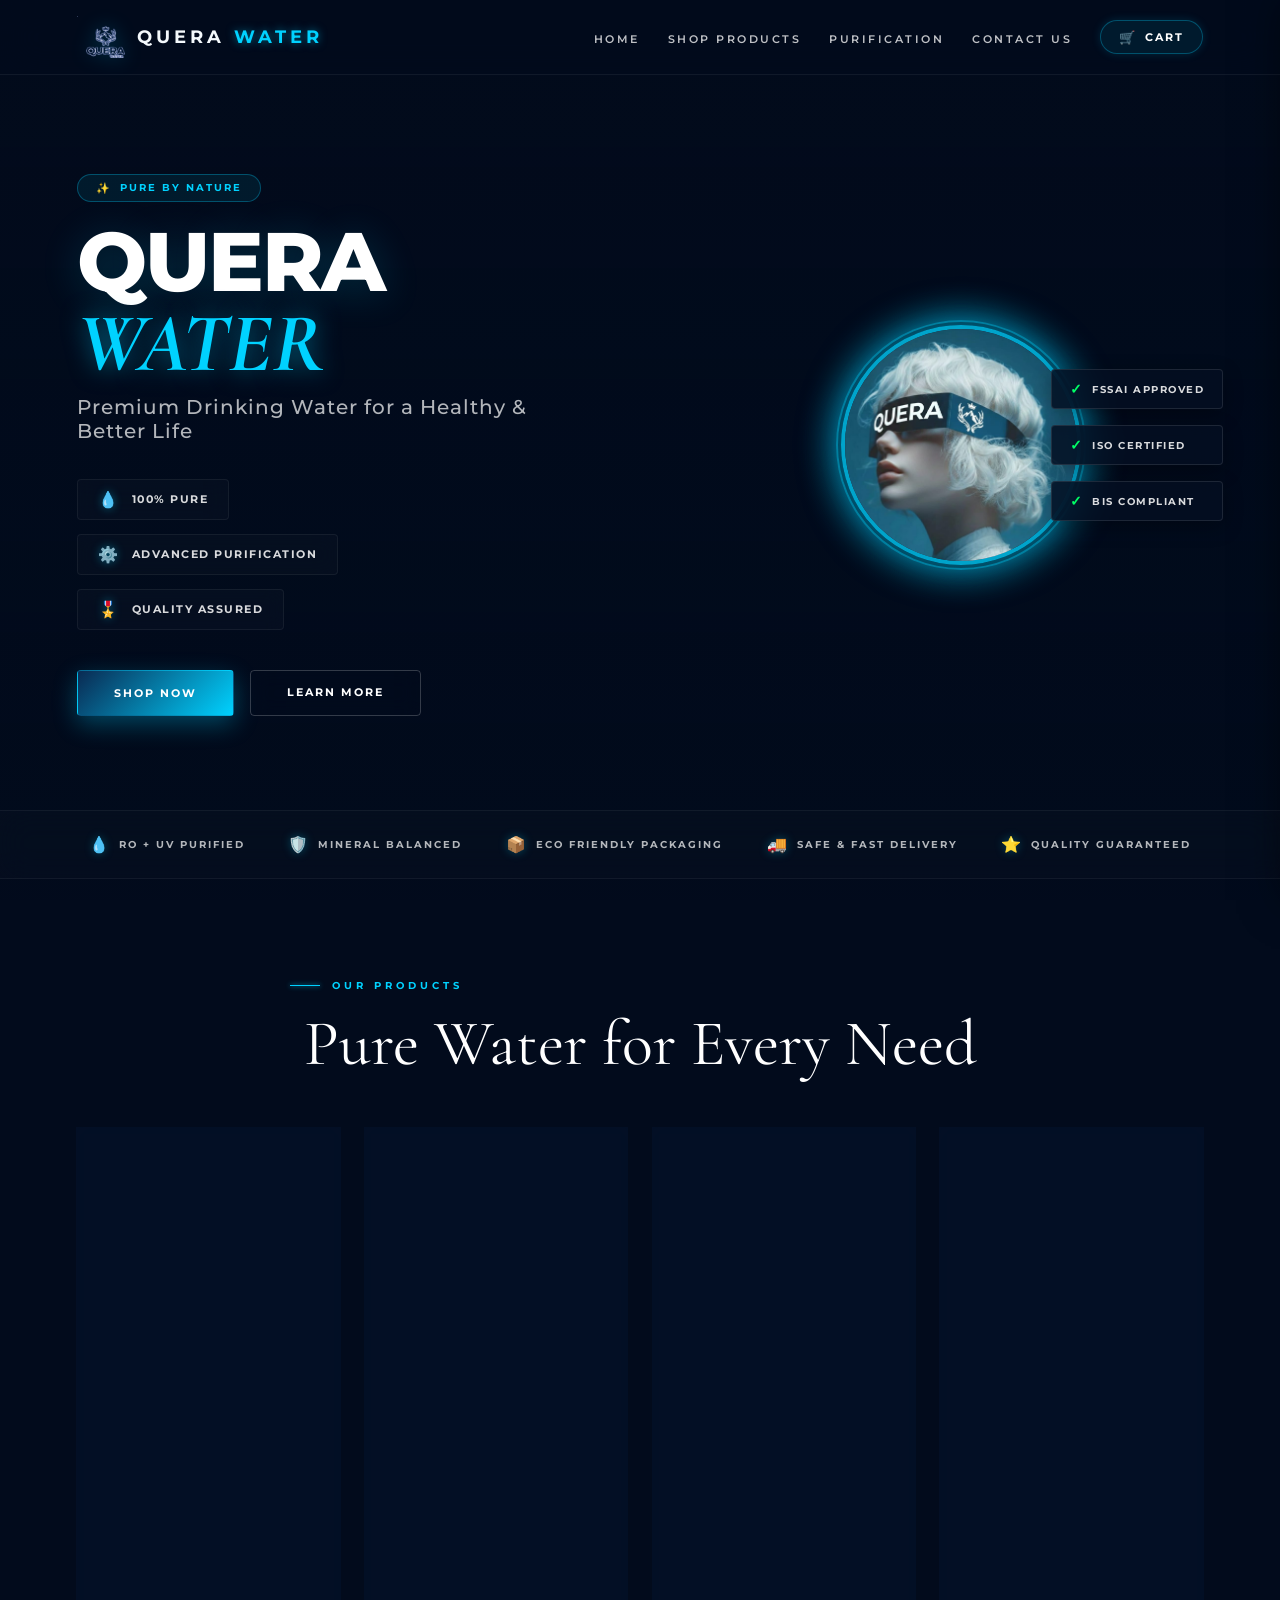
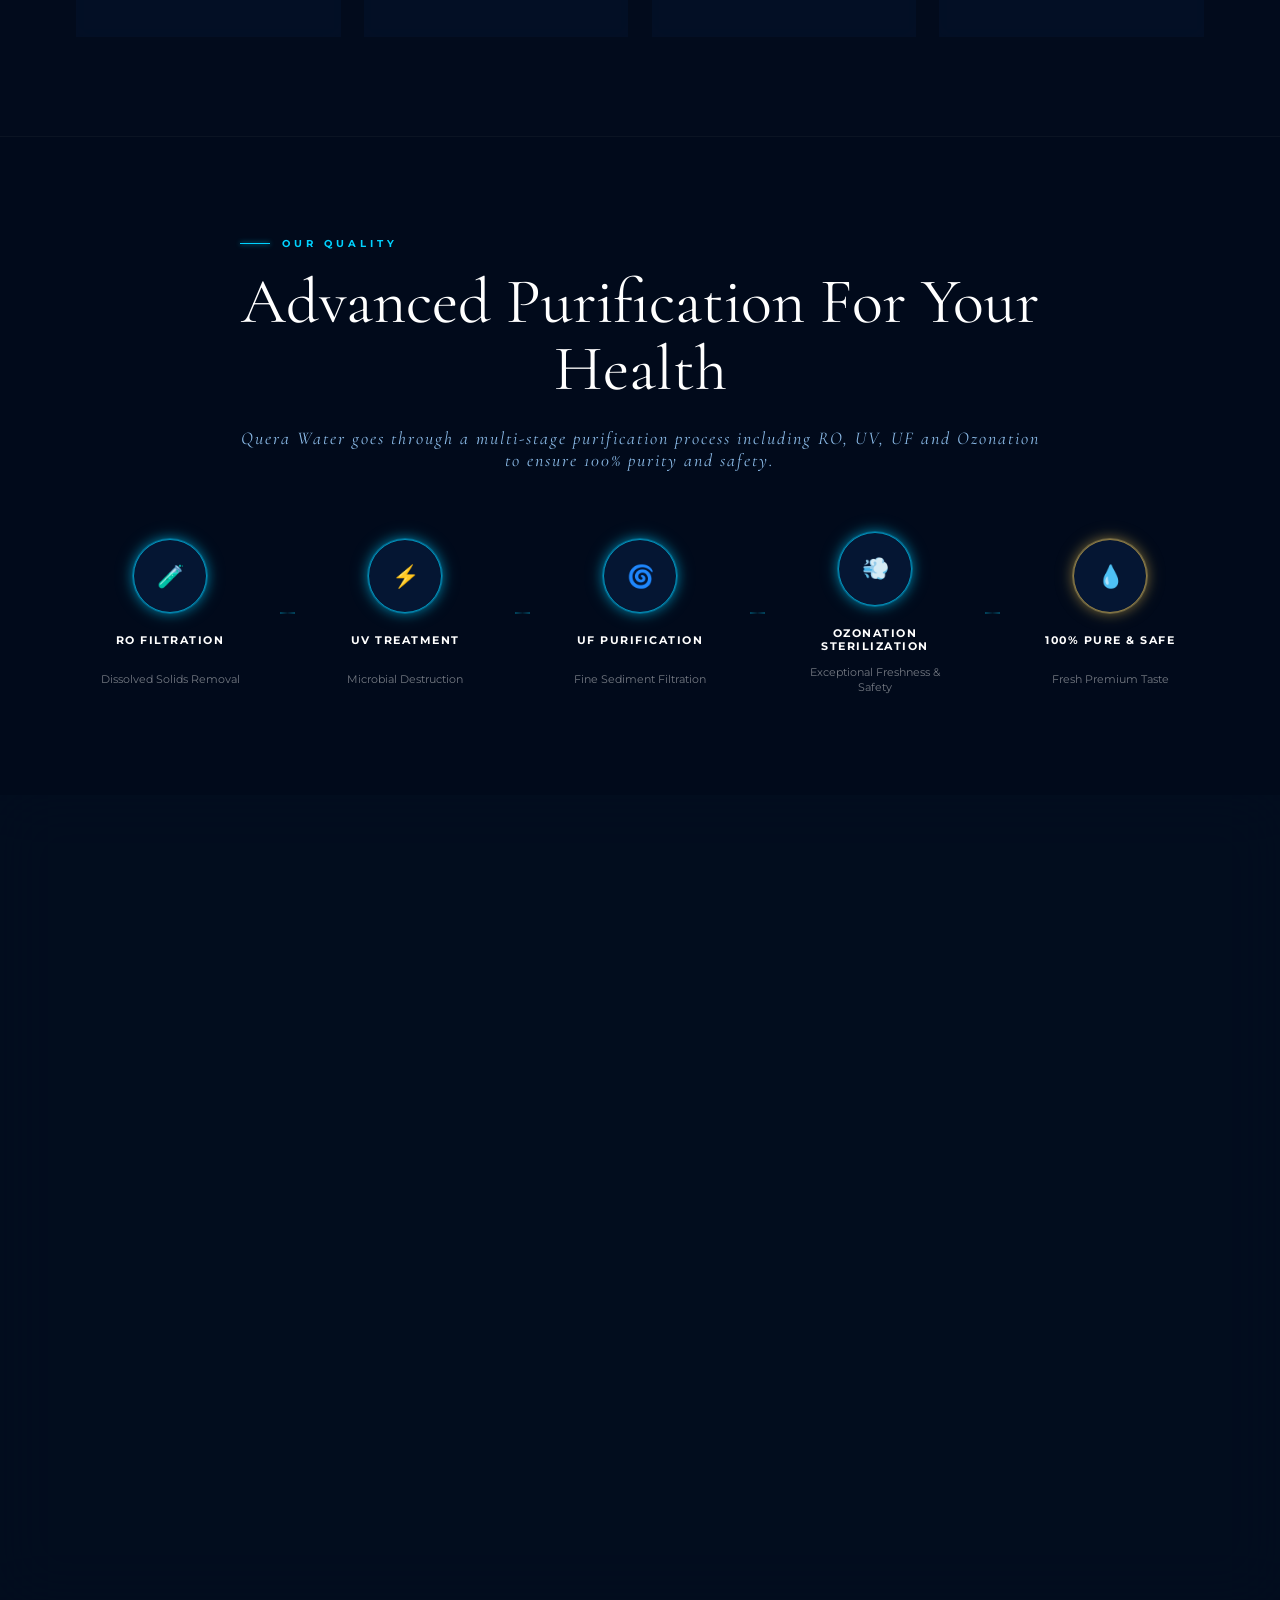
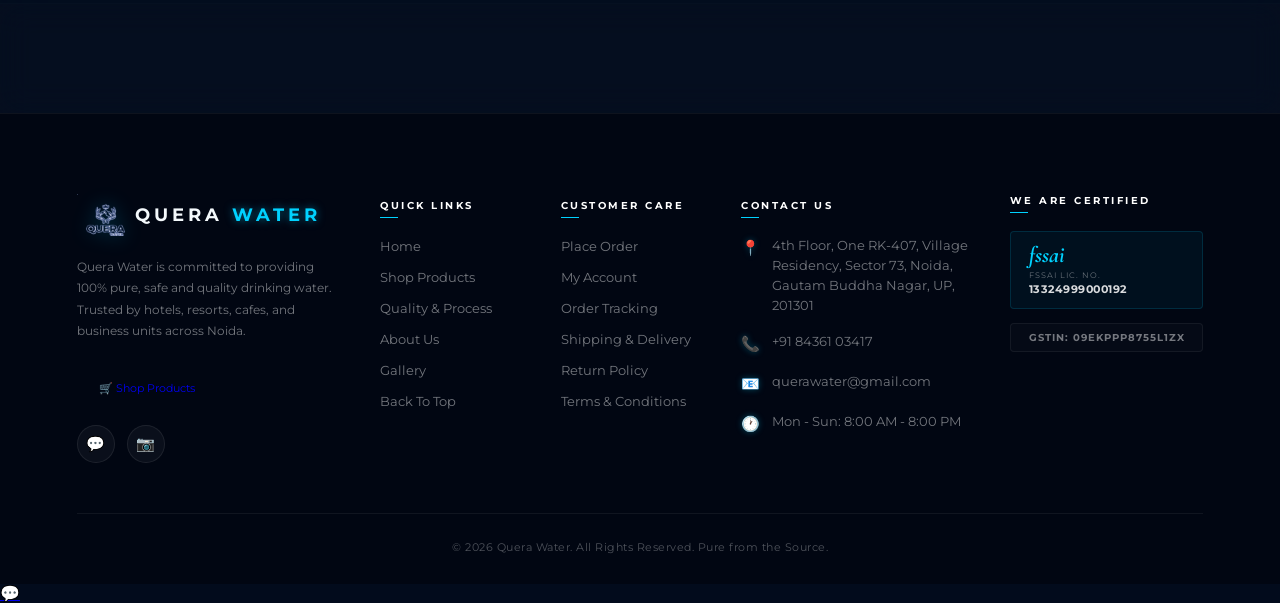
==== order.html @ 7245c4fd "Upgrade: Added Shop menu and footer links, typeable cart quantities, and PWA integration" ====
<!DOCTYPE html>
<html lang="en">

<head>
  <meta charset="UTF-8">
  <meta name="viewport" content="width=device-width, initial-scale=1.0">

  <!-- Primary SEO Meta Tags -->
  <title>QUERA WATER — Secure Order Portal & Shop</title>
  <meta name="description" content="Place your bulk order of premium packaged drinking water by Quera Water. Noida's finest pure hydration.">
  
  <!-- Google Fonts -->
  <link href="https://fonts.googleapis.com/css2?family=Cormorant+Garamond:ital,wght@0,300;0,400;0,600;0,700;1,300;1,400&family=Montserrat:wght@200;300;400;500;600;700;800&display=swap" rel="stylesheet">
  
  <!-- Custom Stylesheets -->
  <link rel="stylesheet" href="order-style.css">
  <link rel="manifest" href="manifest.json">
</head>

<body>

  <!-- SCENE BACKGROUND -->
  <div class="scene">
    <div class="sky"></div>
    <div class="sun"></div>
    <div class="cloud c1"></div>
    <div class="cloud c2"></div>
    <div class="cloud c3"></div>

    <!-- Parallax Back mountains -->
    <div class="mtn-back">
      <svg viewBox="0 0 1440 300" preserveAspectRatio="none" xmlns="http://www.w3.org/2000/svg">
        <defs>
          <linearGradient id="mg1" x1="0" y1="0" x2="0" y2="1">
            <stop offset="0%" stop-color="#0e3a6c" />
            <stop offset="30%" stop-color="#0a2a52" />
            <stop offset="100%" stop-color="#061836" />
          </linearGradient>
          <linearGradient id="sn1" x1="0" y1="0" x2="0" y2="1">
            <stop offset="0%" stop-color="#ffffff" stop-opacity="0.95" />
            <stop offset="100%" stop-color="#0e3a6c" stop-opacity="0.3" />
          </linearGradient>
        </defs>
        <polygon points="0,300 200,60 400,300" fill="url(#mg1)" opacity="0.7" />
        <polygon points="150,300 350,20 550,300" fill="url(#mg1)" opacity="0.85" />
        <polygon points="400,300 600,50 800,300" fill="url(#mg1)" opacity="0.8" />
        <polygon points="600,300 780,30 960,300" fill="url(#mg1)" opacity="0.75" />
        <polygon points="800,300 1000,70 1200,300" fill="url(#mg1)" opacity="0.8" />
        <polygon points="1050,300 1230,40 1440,300" fill="url(#mg1)" opacity="0.75" />
        <polygon points="200,60 175,100 225,100" fill="url(#sn1)" />
        <polygon points="350,20 315,80 385,80" fill="url(#sn1)" />
        <polygon points="600,50 565,100 635,100" fill="url(#sn1)" />
        <polygon points="780,30 740,90 820,90" fill="url(#sn1)" />
        <polygon points="1000,70 965,120 1035,120" fill="url(#sn1)" />
        <polygon points="1230,40 1190,100 1270,100" fill="url(#sn1)" />
      </svg>
    </div>

    <!-- Parallax Front mountains -->
    <div class="mtn-front">
      <svg viewBox="0 0 1440 260" preserveAspectRatio="none" xmlns="http://www.w3.org/2000/svg">
        <defs>
          <linearGradient id="mg2" x1="0" y1="0" x2="0" y2="1">
            <stop offset="0%" stop-color="#0a2a52" />
            <stop offset="60%" stop-color="#061836" />
            <stop offset="100%" stop-color="#030b1c" />
          </linearGradient>
        </defs>
        <polygon points="0,260 250,70 600,260" fill="url(#mg2)" />
        <polygon points="450,260 800,40 1150,260" fill="url(#mg2)" />
        <polygon points="900,260 1180,80 1440,260" fill="url(#mg2)" />
      </svg>
    </div>

    <!-- Trees silhouette -->
    <div class="trees">
      <svg viewBox="0 0 1440 100" preserveAspectRatio="none" xmlns="http://www.w3.org/2000/svg">
        <path d="M0,100 L50,60 L70,80 L120,40 L150,70 L200,30 L250,80 L300,50 L350,90 L400,40 L450,70 L500,30 L550,80 L600,50 L650,90 L700,45 L750,75 L800,35 L850,85 L900,40 L950,70 L1000,30 L1050,80 L1100,50 L1150,90 L1200,40 L1250,70 L1300,30 L1350,80 L1400,50 L1440,100 Z" fill="#030b1c" opacity="0.9" />
      </svg>
    </div>

    <!-- Mist overlay -->
    <div class="mist"></div>

    <!-- Lake ripples & reflection -->
    <div class="lake">
      <div class="lake-base"></div>
      <div class="lake-ref"></div>
      <div class="shimmer s1"></div>
      <div class="shimmer s2"></div>
      <div class="shimmer s3"></div>
      <div class="shimmer s4"></div>
      <div class="ripple r1"></div>
      <div class="ripple r2"></div>
      <div class="ripple r3"></div>
    </div>
  </div>
  <div class="overlay"></div>

  <!-- NAVIGATION BAR -->
  <nav id="navbar">
    <a href="index.html" class="nav-logo" aria-label="QUERA WATER Home">
      <img src="logo_crest.png" alt="Quera Logo" class="logo-img">
      <div class="nav-text">QUERA <span>WATER</span></div>
    </a>
    <ul class="nav-links">
      <li><a href="index.html">Home</a></li>
      <li><a href="#products-section">Shop Products</a></li>
      <li><a href="#purification-section">Purification</a></li>
      <li><a href="#footer-section">Contact Us</a></li>
      <li>
        <button class="nav-cart-btn" onclick="toggleCartDrawer(true)" aria-label="View Cart">
          <span class="cart-icon">🛒</span> Cart <span class="cart-count-badge" id="cartCountBadge">0</span>
        </button>
      </li>
    </ul>
  </nav>

  <!-- MAIN SCROLLABLE CONTENT -->
  <div class="content">
    
    <!-- 1. BRAND HERO HERO BANNER -->
    <section class="hero-brand-section">
      <div class="hero-brand-container">
        
        <!-- Left Hero Content -->
        <div class="hero-brand-left">
          <div class="pure-nature-badge">
            <span class="sparkle-icon">✨</span> Pure By Nature
          </div>
          <h1 class="hero-brand-title">
            QUERA <br>
            <span>WATER</span>
          </h1>
          <p class="hero-brand-subtitle">Premium Drinking Water for a Healthy &amp; Better Life</p>
          
          <!-- Badges rows -->
          <div class="hero-badge-grid">
            <div class="hero-badge-item">
              <div class="badge-icon">💧</div>
              <span>100% PURE</span>
            </div>
            <div class="hero-badge-item">
              <div class="badge-icon">⚙️</div>
              <span>ADVANCED PURIFICATION</span>
            </div>
            <div class="hero-badge-item">
              <div class="badge-icon">🎖️</div>
              <span>QUALITY ASSURED</span>
            </div>
          </div>
          
          <!-- Buttons -->
          <div class="hero-brand-btns">
            <a href="#products-section" class="btn-primary-glow">SHOP NOW</a>
            <a href="#purification-section" class="btn-ghost-glow">LEARN MORE</a>
          </div>
        </div>

        <!-- Right Bottle Graphic Splash -->
        <div class="hero-brand-right">
          <div class="glowing-halo-wrap">
            <div class="halo-circle"></div>
            <img src="hero-model.jpg" alt="Quera Premium Visor Model" class="floating-hero-model">
            <div class="water-splash-effect"></div>
          </div>
          
          <!-- Far Right Badges Stack -->
          <div class="vertical-badges-stack">
            <div class="v-badge">
              <span class="v-badge-check">✓</span>
              <span>FSSAI APPROVED</span>
            </div>
            <div class="v-badge">
              <span class="v-badge-check">✓</span>
              <span>ISO CERTIFIED</span>
            </div>
            <div class="v-badge">
              <span class="v-badge-check">✓</span>
              <span>BIS COMPLIANT</span>
            </div>
          </div>
        </div>

      </div>
    </section>

    <!-- 2. STUNNING HORIZONTAL ICON STRIP -->
    <div class="features-icon-strip">
      <div class="feat-strip-inner">
        <div class="feat-strip-item">
          <span class="feat-strip-icon">💧</span>
          <span>RO + UV PURIFIED</span>
        </div>
        <div class="feat-strip-item">
          <span class="feat-strip-icon">🛡️</span>
          <span>MINERAL BALANCED</span>
        </div>
        <div class="feat-strip-item">
          <span class="feat-strip-icon">📦</span>
          <span>ECO FRIENDLY PACKAGING</span>
        </div>
        <div class="feat-strip-item">
          <span class="feat-strip-icon">🚚</span>
          <span>SAFE &amp; FAST DELIVERY</span>
        </div>
        <div class="feat-strip-item">
          <span class="feat-strip-icon">⭐</span>
          <span>QUALITY GUARANTEED</span>
        </div>
      </div>
    </div>

    <!-- 3. PREMIUM PRODUCTS SECTION -->
    <section class="products-shop-section" id="products-section">
      <div class="products-header">
        <div class="sec-label">OUR PRODUCTS</div>
        <h2 class="sec-title lt">Pure Water for Every Need</h2>
      </div>

      <!-- Shop Products Grid -->
      <div class="products-shop-grid">
        
        <!-- Product 1: 200ml -->
        <div class="product-shop-card">
          <div class="prod-badge-overlay">200ml</div>
          <div class="prod-image-container">
            <img src="bottle-200ml.png" alt="Quera Water 200ml Case" onerror="this.src='poster_200ml.jpg'">
          </div>
          <div class="prod-body">
            <span class="prod-card-brand">QUERA WATER</span>
            <h3 class="prod-card-title">Quera Water 200ml</h3>
            <p class="prod-card-desc">Compact size. Perfect for banquets, hotels, counters &amp; events.</p>
            <div class="prod-card-price-row">
              <span class="price-val">₹180</span>
              <span class="price-unit">/ Case of 48</span>
            </div>
            
            <div class="card-action-block" id="action-qty-200ml">
              <button class="add-to-cart-btn" onclick="addToCart('qty-200ml')">
                <span class="cart-btn-icon">🛒</span> Add To Cart
              </button>
            </div>
          </div>
        </div>

        <!-- Product 2: 500ml -->
        <div class="product-shop-card">
          <div class="prod-badge-overlay">500ml</div>
          <div class="prod-image-container">
            <img src="bottle-750ml.png" alt="Quera Water 500ml Case" onerror="this.src='poster_500ml.jpg'">
          </div>
          <div class="prod-body">
            <span class="prod-card-brand">QUERA WATER</span>
            <h3 class="prod-card-title">Quera Water 500ml</h3>
            <p class="prod-card-desc">Standard personal hydration. Perfect for offices, gyms &amp; cafes.</p>
            <div class="prod-card-price-row">
              <span class="price-val">₹240</span>
              <span class="price-unit">/ Case of 24</span>
            </div>
            
            <div class="card-action-block" id="action-qty-500ml">
              <button class="add-to-cart-btn" onclick="addToCart('qty-500ml')">
                <span class="cart-btn-icon">🛒</span> Add To Cart
              </button>
            </div>
          </div>
        </div>

        <!-- Product 3: 1L -->
        <div class="product-shop-card">
          <div class="prod-badge-overlay">1L</div>
          <div class="prod-image-container">
            <img src="bottle-1l.png" alt="Quera Water 1L Case" onerror="this.src='poster_1l.jpg'">
          </div>
          <div class="prod-body">
            <span class="prod-card-brand">QUERA WATER</span>
            <h3 class="prod-card-title">Quera Water 1L</h3>
            <p class="prod-card-desc">Luxury dining size. Executive meetings, hotels, &amp; conferences.</p>
            <div class="prod-card-price-row">
              <span class="price-val">₹200</span>
              <span class="price-unit">/ Case of 12</span>
            </div>
            
            <div class="card-action-block" id="action-qty-1l">
              <button class="add-to-cart-btn" onclick="addToCart('qty-1l')">
                <span class="cart-btn-icon">🛒</span> Add To Cart
              </button>
            </div>
          </div>
        </div>

        <!-- Product 4: Premium 1L -->
        <div class="product-shop-card card-premium-glow">
          <div class="prod-badge-overlay badge-premium">Premium 1L</div>
          <div class="prod-image-container">
            <img src="gallery-pedestal.jpg" alt="Quera Premium 1L Pedestal Infographic">
          </div>
          <div class="prod-body">
            <span class="prod-card-brand brand-premium">PREMIUM QUALITY</span>
            <h3 class="prod-card-title title-premium">Quera Premium 1L</h3>
            <p class="prod-card-desc">Signature premium hydration series in high-end cylinder bottle, perfect for elite suites and luxury events.</p>
            <div class="prod-card-price-row">
              <span class="price-val text-premium">₹350</span>
              <span class="price-unit">/ Case of 12</span>
            </div>
            
            <div class="card-action-block" id="action-qty-premium-1l">
              <button class="add-to-cart-btn btn-premium" onclick="addToCart('qty-premium-1l')">
                <span class="cart-btn-icon">✨</span> Add To Cart
              </button>
            </div>
          </div>
        </div>

      </div>
    </section>

    <!-- 4. ADVANCED PURIFICATION SECTION -->
    <section class="purification-flow-section" id="purification-section">
      <div class="purification-flow-header">
        <div class="sec-label">OUR QUALITY</div>
        <h2 class="sec-title lt">Advanced Purification For Your Health</h2>
        <p class="italic-garamond-sub">Quera Water goes through a multi-stage purification process including RO, UV, UF and Ozonation to ensure 100% purity and safety.</p>
      </div>

      <!-- Connecting Neon Dots Visual -->
      <div class="purification-neon-flow">
        
        <!-- Circle 1: RO -->
        <div class="neon-flow-node">
          <div class="neon-node-circle">
            <span class="node-icon">🧪</span>
            <div class="node-glow-ring"></div>
          </div>
          <h4>RO FILTRATION</h4>
          <p>Dissolved Solids Removal</p>
        </div>

        <!-- Connector Line -->
        <div class="neon-flow-connector"></div>

        <!-- Circle 2: UV -->
        <div class="neon-flow-node">
          <div class="neon-node-circle">
            <span class="node-icon">⚡</span>
            <div class="node-glow-ring"></div>
          </div>
          <h4>UV TREATMENT</h4>
          <p>Microbial Destruction</p>
        </div>

        <!-- Connector Line -->
        <div class="neon-flow-connector"></div>

        <!-- Circle 3: UF -->
        <div class="neon-flow-node">
          <div class="neon-node-circle">
            <span class="node-icon">🌀</span>
            <div class="node-glow-ring"></div>
          </div>
          <h4>UF PURIFICATION</h4>
          <p>Fine Sediment Filtration</p>
        </div>

        <!-- Connector Line -->
        <div class="neon-flow-connector"></div>

        <!-- Circle 4: O3 -->
        <div class="neon-flow-node">
          <div class="neon-node-circle">
            <span class="node-icon">💨</span>
            <div class="node-glow-ring"></div>
          </div>
          <h4>OZONATION STERILIZATION</h4>
          <p>Exceptional Freshness &amp; Safety</p>
        </div>

        <!-- Connector Line -->
        <div class="neon-flow-connector"></div>

        <!-- Circle 5: 100% Pure -->
        <div class="neon-flow-node">
          <div class="neon-node-circle circle-gold-glow">
            <span class="node-icon">💧</span>
            <div class="node-glow-ring ring-gold"></div>
          </div>
          <h4 class="text-premium">100% PURE &amp; SAFE</h4>
          <p>Fresh Premium Taste</p>
        </div>

      </div>
    </section>

    <!-- BOTTLE CUSTOMIZATION SOLUTIONS & TERMS -->
    <section id="customization-solutions" class="sg" style="border-top: 1px solid rgba(255,255,255,0.06); background: rgba(4, 15, 33, 0.72); backdrop-filter: blur(30px); position: relative; z-index: 10;">
      <div style="max-width: 1200px; margin: 0 auto;">
        
        <!-- Grid layout -->
        <div class="customization-grid">
          
          <!-- Left: Solutions & Services -->
          <div class="reveal visible d1">
            <p class="sec-label" style="color: var(--neon-blue);">Customization Solutions</p>
            <h2 class="sec-title lt" style="font-family:'Cormorant Garamond',serif; font-style: italic; font-size: 2.4rem; line-height: 1.2; margin-bottom: 20px;">Tailored Branding <br>For <em style="color:var(--neon-blue)">Your Business</em></h2>
            <p style="color: rgba(255,255,255,0.7); font-size: 14px; line-height: 1.85; margin-bottom: 20px;">
              At QUERA WATER, we provide complete customization solutions for all types of bottles, including Glass Bottles, PET Bottles, Premium PET Bottles, and Designer Packaging Bottles.
            </p>
            <p style="color: rgba(255,255,255,0.7); font-size: 14px; line-height: 1.85; margin-bottom: 28px;">
              Every bottle is designed with professional support according to your brand theme, market demand, and packaging requirements. Our expert team helps customers select the best bottle style, sticker quality, colors, and finishing after understanding their brand vision and product demand. QUERA focuses on delivering premium quality products with attractive and professional packaging solutions specially created for our customers.
            </p>
            
            <h4 style="font-size: 11px; font-weight: 700; letter-spacing: 2px; text-transform: uppercase; color: var(--neon-blue); margin-bottom: 16px;">Our Services Include:</h4>
            <div style="display: grid; grid-template-columns: 1fr 1fr; gap: 14px;">
              <div style="display: flex; align-items: center; gap: 10px; color: rgba(255,255,255,0.85); font-size: 12px; font-weight: 600;">
                <span style="color:var(--neon-blue); font-size: 14px;">✦</span> Glass Bottle Customization
              </div>
              <div style="display: flex; align-items: center; gap: 10px; color: rgba(255,255,255,0.85); font-size: 12px; font-weight: 600;">
                <span style="color:var(--neon-blue); font-size: 14px;">✦</span> PET & Premium PET Designing
              </div>
              <div style="display: flex; align-items: center; gap: 10px; color: rgba(255,255,255,0.85); font-size: 12px; font-weight: 600;">
                <span style="color:var(--neon-blue); font-size: 14px;">✦</span> Sticker & Label Selection
              </div>
              <div style="display: flex; align-items: center; gap: 10px; color: rgba(255,255,255,0.85); font-size: 12px; font-weight: 600;">
                <span style="color:var(--neon-blue); font-size: 14px;">✦</span> Brand Packaging Support
              </div>
              <div style="display: flex; align-items: center; gap: 10px; color: rgba(255,255,255,0.85); font-size: 12px; font-weight: 600;">
                <span style="color:var(--neon-blue); font-size: 14px;">✦</span> Printing & Designer Finishing
              </div>
              <div style="display: flex; align-items: center; gap: 10px; color: rgba(255,255,255,0.85); font-size: 12px; font-weight: 600;">
                <span style="color:var(--neon-blue); font-size: 14px;">✦</span> Bulk Order Assistance
              </div>
              <div style="display: flex; align-items: center; gap: 10px; color: rgba(255,255,255,0.85); font-size: 12px; font-weight: 600; grid-column: span 2;">
                <span style="color:var(--neon-blue); font-size: 14px;">✦</span> Professional Design Consultation
              </div>
            </div>
            
            <p style="margin-top: 24px; font-size: 11px; font-style: italic; color: rgba(255,255,255,0.5);">
              * QUERA works only for customer satisfaction and brand growth with full professional support.
            </p>
          </div>
          
          <!-- Right: Terms & Conditions -->
          <div class="reveal visible d3" style="background: rgba(6, 24, 54, 0.6); border: 1px solid rgba(0, 210, 255, 0.2); border-radius: 6px; padding: 36px; box-shadow: 0 15px 35px rgba(0, 0, 0, 0.4);">
            <h3 style="font-family:'Cormorant Garamond',serif; font-size: 1.8rem; color: white; font-weight: 400; margin-bottom: 24px; border-bottom: 1px solid rgba(255,255,255,0.1); padding-bottom: 12px; letter-spacing: 0.5px; text-transform: uppercase;">Terms &amp; Conditions</h3>
            
            <ul style="list-style: none; display: flex; flex-direction: column; gap: 14px; padding: 0; margin: 0;">
              <li style="font-size: 12.5px; line-height: 1.6; color: rgba(255,255,255,0.75); display: flex; align-items: flex-start; gap: 10px;">
                <span style="color: var(--neon-blue); font-size: 8px; margin-top: 6px; flex-shrink: 0;">◆</span>
                <span>Pricing depends on the quality, color, and design of stickers.</span>
              </li>
              <li style="font-size: 12.5px; line-height: 1.6; color: rgba(255,255,255,0.75); display: flex; align-items: flex-start; gap: 10px;">
                <span style="color: var(--neon-blue); font-size: 8px; margin-top: 6px; flex-shrink: 0;">◆</span>
                <span>Sticker size and bottle size may affect the final pricing.</span>
              </li>
              <li style="font-size: 12.5px; line-height: 1.6; color: rgba(255,255,255,0.75); display: flex; align-items: flex-start; gap: 10px;">
                <span style="color: var(--neon-blue); font-size: 8px; margin-top: 6px; flex-shrink: 0;">◆</span>
                <span>Order quantity is the most important factor for pricing and production.</span>
              </li>
              <li style="font-size: 12.5px; line-height: 1.6; color: rgba(255,255,255,0.75); display: flex; align-items: flex-start; gap: 10px;">
                <span style="color: var(--neon-blue); font-size: 8px; margin-top: 6px; flex-shrink: 0;">◆</span>
                <span>Minimum order quantity may apply on customized products.</span>
              </li>
              <li style="font-size: 12.5px; line-height: 1.6; color: rgba(255,255,255,0.75); display: flex; align-items: flex-start; gap: 10px;">
                <span style="color: var(--neon-blue); font-size: 8px; margin-top: 6px; flex-shrink: 0;">◆</span>
                <strong style="color: #00ff66;">50% advance payment is required before order confirmation.</strong>
              </li>
              <li style="font-size: 12.5px; line-height: 1.6; color: rgba(255,255,255,0.75); display: flex; align-items: flex-start; gap: 10px;">
                <span style="color: var(--neon-blue); font-size: 8px; margin-top: 6px; flex-shrink: 0;">◆</span>
                <span>Remaining 50% payment must be completed on or before the delivery/order date.</span>
              </li>
              <li style="font-size: 12.5px; line-height: 1.6; color: rgba(255,255,255,0.75); display: flex; align-items: flex-start; gap: 10px;">
                <span style="color: var(--neon-blue); font-size: 8px; margin-top: 6px; flex-shrink: 0;">◆</span>
                <span>Production time depends on customization type and order quantity.</span>
              </li>
              <li style="font-size: 12.5px; line-height: 1.6; color: rgba(255,255,255,0.75); display: flex; align-items: flex-start; gap: 10px;">
                <span style="color: var(--neon-blue); font-size: 8px; margin-top: 6px; flex-shrink: 0;">◆</span>
                <span style="color: #ff4d4d; font-weight: 600;">Customized orders cannot be cancelled after production starts.</span>
              </li>
            </ul>
            
            <div style="margin-top: 24px; padding-top: 16px; border-top: 1px solid rgba(255,255,255,0.08); text-align: right; font-size: 9px; font-weight: 700; letter-spacing: 2px; text-transform: uppercase; color: rgba(255,255,255,0.45);">
              * Terms &amp; Conditions Apply.
            </div>
          </div>

        </div>
      </div>
    </section>

    <!-- 5. GLASSMORPHIC TRUST STATS STRIP -->
    <div class="trust-stats-strip">
      <div class="trust-stats-inner">
        <div class="trust-stat-item">
          <div class="trust-stat-icon">👥</div>
          <div class="trust-stat-text">
            <strong>10,000+</strong>
            <span>Happy Customers</span>
          </div>
        </div>
        <div class="trust-stat-item">
          <div class="trust-stat-icon">🛡️</div>
          <div class="trust-stat-text">
            <strong>5+</strong>
            <span>Years of Trust</span>
          </div>
        </div>
        <div class="trust-stat-item">
          <div class="trust-stat-icon">⭐</div>
          <div class="trust-stat-text">
            <strong>100%</strong>
            <span>Quality Assured</span>
          </div>
        </div>
        <div class="trust-stat-item">
          <div class="trust-stat-icon">📍</div>
          <div class="trust-stat-text">
            <strong>All Over</strong>
            <span>Noida &amp; NCR Region</span>
          </div>
        </div>
      </div>
    </div>

    <!-- 6. HIGH-FIDELITY FOOTER -->
    <footer class="footer-premium-overhaul" id="footer-section">
      <div class="footer-main-grid">
        
        <!-- Col 1: Brand -->
        <div class="footer-col-brand">
          <div class="f-logo">
            <img src="logo_crest.png" alt="Quera Logo" class="logo-img">
            <span class="nav-text">QUERA <span>WATER</span></span>
          </div>
          <p class="brand-info-desc">
            Quera Water is committed to providing 100% pure, safe and quality drinking water. Trusted by hotels, resorts, cafes, and business units across Noida.
          </p>
          <div style="margin-top: 5px; margin-bottom: 20px;">
            <a href="#products-section" class="shop-btn" style="padding: 10px 22px; font-size: 11px; text-decoration: none; display: inline-block; max-width: 200px;">
              🛒 Shop Products
            </a>
          </div>
          <div class="f-social-icons">
            <a href="https://wa.me/918436103417" target="_blank" class="social-fab wa" aria-label="Chat on WhatsApp">💬</a>
            <a href="https://instagram.com/querawater" target="_blank" class="social-fab ig" aria-label="Follow us on Instagram">📷</a>
          </div>
        </div>

        <!-- Col 2: Quick Links -->
        <div class="footer-col-links">
          <h4>QUICK LINKS</h4>
          <ul>
            <li><a href="index.html">Home</a></li>
            <li><a href="#products-section">Shop Products</a></li>
            <li><a href="#purification-section">Quality &amp; Process</a></li>
            <li><a href="index.html#about">About Us</a></li>
            <li><a href="index.html#gallery">Gallery</a></li>
            <li><a href="#navbar">Back To Top</a></li>
          </ul>
        </div>

        <!-- Col 3: Customer Care -->
        <div class="footer-col-links">
          <h4>CUSTOMER CARE</h4>
          <ul>
            <li><a href="#products-section">Place Order</a></li>
            <li><a href="#navbar">My Account</a></li>
            <li><a href="https://wa.me/918436103417" target="_blank">Order Tracking</a></li>
            <li><a href="#products-section">Shipping &amp; Delivery</a></li>
            <li><a href="https://wa.me/918436103417" target="_blank">Return Policy</a></li>
            <li><a href="https://wa.me/918436103417" target="_blank">Terms &amp; Conditions</a></li>
          </ul>
        </div>

        <!-- Col 4: Contact Us & Certificate -->
        <div class="footer-col-contact">
          <h4>CONTACT US</h4>
          <ul class="contact-details-list">
            <li>
              <span class="icon">📍</span>
              <span>4th Floor, One RK-407, Village Residency, Sector 73, Noida, Gautam Buddha Nagar, UP, 201301</span>
            </li>
            <li>
              <span class="icon">📞</span>
              <a href="tel:+918436103417">+91 84361 03417</a>
            </li>
            <li>
              <span class="icon">📧</span>
              <a href="mailto:querawater@gmail.com">querawater@gmail.com</a>
            </li>
            <li>
              <span class="icon">🕐</span>
              <span>Mon - Sun: 8:00 AM - 8:00 PM</span>
            </li>
          </ul>
        </div>

        <!-- Col 5: Certifications -->
        <div class="footer-col-certs">
          <h4>WE ARE CERTIFIED</h4>
          <div class="fssai-box-footer">
            <span class="cert-title">fssai</span>
            <span class="cert-num-lbl">FSSAI Lic. No.</span>
            <strong>13324999000192</strong>
          </div>
          <div class="gstin-box-footer">
            <span>GSTIN: 09EKPPP8755L1ZX</span>
          </div>
        </div>

      </div>

      <div class="footer-copyright-bar">
        <p>© 2026 Quera Water. All Rights Reserved. Pure from the Source.</p>
      </div>
    </footer>

  </div><!-- end .content -->

  <!-- 7. SLIDE-OUT GLASSMORPHIC E-COMMERCE CART DRAWER -->
  <div class="cart-drawer-overlay" id="cartOverlay" onclick="toggleCartDrawer(false)"></div>
  <div class="cart-drawer" id="cartDrawer">
    <div class="cart-drawer-header">
      <h3>Shopping Cart Drawer</h3>
      <button class="close-drawer-btn" onclick="toggleCartDrawer(false)">✕</button>
    </div>
    
    <div class="cart-drawer-body">
      <!-- List items -->
      <div class="cart-items-list" id="cartItemsList">
        <!-- Injected via JS -->
        <p class="empty-cart-msg">Your cart is empty. Add premium water to get started!</p>
      </div>
      
      <!-- Custom Label Choice -->
      <div class="cart-custom-label-box">
        <label class="checkbox-container-custom">
          <input type="checkbox" id="custom-labels-check" onchange="calculateTotal()">
          <span class="checkmark-custom"></span>
          Add Custom Branded Labels (One-Time Plate Cost: +₹7,000)
        </label>
        <p class="custom-label-hint">Provide your brand logo and design details after placing the order.</p>
      </div>

      <!-- Receipt summary lines -->
      <div class="cart-invoice-summary">
        <div class="summary-line">
          <span>Subtotal</span>
          <span id="summary-subtotal">₹0</span>
        </div>
        <div class="summary-line" id="summary-labels-row" style="display:none;">
          <span>Custom Label Plate Fee</span>
          <span>₹7,000</span>
        </div>
        <div class="summary-line">
          <span>Shipping in Noida &amp; NCR</span>
          <span class="shipping-free-lbl">FREE</span>
        </div>
        <div class="summary-divider"></div>
        <div class="summary-line grand-total-line">
          <span>Estimated Total</span>
          <span id="grand-total">₹0</span>
        </div>
      </div>

      <!-- Delivery info fields -->
      <div class="cart-delivery-form">
        <h4>Delivery Information</h4>
        <div class="form-group-custom">
          <label for="order-name">Full Name / Company Name</label>
          <input type="text" id="order-name" placeholder="e.g. Noida Luxury Resort">
        </div>
        <div class="form-group-custom">
          <label for="order-address">Shipping Address</label>
          <textarea id="order-address" placeholder="Enter complete doorstep address..."></textarea>
        </div>
      </div>
    </div>

    <!-- Drawer Footer Actions -->
    <div class="cart-drawer-footer">
      <button class="place-wa-order-btn" onclick="submitWaOrder()">
        <svg viewBox="0 0 24 24" width="16" height="16" fill="white">
          <path d="M17.472 14.382c-.297-.149-1.758-.867-2.03-.967-.273-.099-.471-.148-.67.15-.197.297-.767.966-.94 1.164-.173.199-.347.223-.644.075-.297-.15-1.255-.463-2.39-1.475-.883-.788-1.48-1.761-1.653-2.059-.173-.297-.018-.458.13-.606.134-.133.298-.347.446-.52.149-.174.198-.298.298-.497.099-.198.05-.371-.025-.52-.075-.149-.669-1.612-.916-2.207-.242-.579-.487-.5-.669-.51-.173-.008-.371-.01-.57-.01-.198 0-.52.074-.792.372-.272.297-1.04 1.016-1.04 2.479 0 1.462 1.065 2.875 1.213 3.074.149.198 2.096 3.2 5.077 4.487.709.306 1.262.489 1.694.625.712.227 1.36.195 1.871.118.571-.085 1.758-.719 2.006-1.413.248-.694.248-1.289.173-1.413-.074-.124-.272-.198-.57-.347m-5.421 7.403h-.004a9.87 9.87 0 01-5.031-1.378l-.361-.214-3.741.982.998-3.648-.235-.374a9.86 9.86 0 01-1.51-5.26c.001-5.45 4.436-9.884 9.888-9.884 2.64 0 5.122 1.03 6.988 2.898a9.825 9.825 0 012.893 6.994c-.003 5.45-4.437 9.884-9.885 9.884m8.413-18.297A11.815 11.815 0 0012.05 0C5.495 0 .16 5.335.157 11.892c0 2.096.547 4.142 1.588 5.945L.057 24l6.305-1.654a11.882 11.882 0 005.683 1.448h.005c6.554 0 11.89-5.335 11.893-11.893a11.821 11.821 0 00-3.48-8.413Z" />
        </svg>
        <span>Confirm Order via WhatsApp</span>
      </button>
    </div>
  </div>

  <!-- WhatsApp Floating Action Button -->
  <a href="https://wa.me/918436103417" target="_blank" class="wa-btn" title="Chat on WhatsApp" id="waBtn">💬</a>

  <!-- Script logic linked -->
  <script src="order-script.js"></script>
  <script>
    // PWA Service Worker Registration
    if ('serviceWorker' in navigator) {
      window.addEventListener('load', () => {
        navigator.serviceWorker.register('./sw.js')
          .then(reg => console.log('PWA Service Worker Registered!'))
          .catch(err => console.error('PWA Service Worker registration failed:', err));
      });
    }
  </script>
</body>

</html>
---- order-style.css ----
/* ═══════════════════════════════════════════════════════════
   QUERA WATER — Style Sheet
   Premium Sapphire Blue Theme
   ═══════════════════════════════════════════════════════════ */

:root {
  --deep-navy: #020b1c;
  --sapphire-blue: #061836;
  --ocean-blue: #0a2a52;
  --glacier-blue: #8bbbe8;
  --neon-blue: #00d2ff;
  --ice-white: #f4f9fc;
  --text-dark: #020b1c;
  --teal-accent: #00d2ff;
  --mountain-teal: #1a7e99;
}

* {
  margin: 0;
  padding: 0;
  box-sizing: border-box;
}

html {
  scroll-behavior: smooth;
}

body {
  font-family: 'Montserrat', sans-serif;
  background: var(--deep-navy);
  color: var(--ice-white);
  overflow-x: hidden;
}

/* Prevent horizontal scroll */
html, body, .content {
  max-width: 100vw;
}

/* ─── SCENE BACKGROUND ─── */
.scene {
  position: fixed;
  inset: 0;
  z-index: 0;
  overflow: hidden;
  background: url('assets/images/background.jpg') no-repeat center center;
  background-size: cover;
}

.scene * {
  display: none !important;
}


.sky {
  position: absolute;
  inset: 0;
  background: linear-gradient(180deg, 
    #051c38 0%, 
    #08274d 20%, 
    #0c3263 45%, 
    #0f3d78 70%, 
    #134a8f 100%
  );
}

.sun {
  position: absolute;
  top: 8%;
  left: 50%;
  transform: translateX(-50%);
  width: 70px;
  height: 70px;
  border-radius: 50%;
  background: radial-gradient(circle, rgba(255, 255, 255, 0.9) 0%, rgba(0, 210, 255, 0.3) 50%, rgba(0, 210, 255, 0) 70%);
  box-shadow: 0 0 100px 50px rgba(0, 210, 255, 0.25), 0 0 250px 120px rgba(139, 187, 232, 0.15);
  animation: sunPulsing 8s ease-in-out infinite;
}

@keyframes sunPulsing {
  0%, 100% {
    opacity: 0.8;
    transform: translateX(-50%) scale(1);
  }
  50% {
    opacity: 1;
    transform: translateX(-50%) scale(1.08);
  }
}

.cloud {
  position: absolute;
  background: rgba(255, 255, 255, 0.08);
  border-radius: 50px;
  filter: blur(12px);
  animation: cloudDrifting linear infinite;
}

.cloud::before,
.cloud::after {
  content: '';
  position: absolute;
  background: rgba(255, 255, 255, 0.06);
  border-radius: 50%;
}

.c1 {
  width: 260px;
  height: 60px;
  top: 12%;
  left: -300px;
  animation-duration: 75s;
}

.c1::before {
  width: 120px;
  height: 90px;
  top: -45px;
  left: 45px;
}

.c1::after {
  width: 90px;
  height: 75px;
  top: -30px;
  left: 120px;
}

.c2 {
  width: 320px;
  height: 70px;
  top: 18%;
  left: -400px;
  animation-duration: 110s;
  animation-delay: -40s;
}

.c2::before {
  width: 150px;
  height: 100px;
  top: -50px;
  left: 60px;
}

.c2::after {
  width: 110px;
  height: 80px;
  top: -35px;
  left: 160px;
}

.c3 {
  width: 200px;
  height: 50px;
  top: 8%;
  left: -250px;
  animation-duration: 60s;
  animation-delay: -20s;
}

.c3::before {
  width: 90px;
  height: 60px;
  top: -30px;
  left: 30px;
}

.c3::after {
  width: 75px;
  height: 55px;
  top: -20px;
  left: 90px;
}

@keyframes cloudDrifting {
  from {
    left: -450px;
  }
  to {
    left: 105vw;
  }
}

.mtn-back {
  position: absolute;
  bottom: 22%;
  left: 0;
  right: 0;
  height: 220px;
}

.mtn-back svg {
  width: 100%;
  height: 100%;
}

.mtn-front {
  position: absolute;
  bottom: 18%;
  left: 0;
  right: 0;
  height: 190px;
}

.mtn-front svg {
  width: 100%;
  height: 100%;
}

.trees {
  position: absolute;
  bottom: 18%;
  left: 0;
  right: 0;
  height: 100px;
}

.trees svg {
  width: 100%;
  height: 100%;
}

.mist {
  position: absolute;
  bottom: 19%;
  left: 0;
  right: 0;
  width: 100%;
  height: 50px;
  background: linear-gradient(180deg, transparent, rgba(0, 210, 255, 0.15), transparent);
  filter: blur(20px);
  animation: mistFloating 10s ease-in-out infinite;
}

@keyframes mistFloating {
  0%, 100% {
    transform: translateX(0) scaleY(1);
    opacity: 0.6;
  }
  50% {
    transform: translateX(2%) scaleY(1.3);
    opacity: 0.9;
  }
}

.lake {
  position: absolute;
  bottom: 0;
  left: 0;
  right: 0;
  height: 20%;
  overflow: hidden;
}

.lake-base {
  position: absolute;
  inset: 0;
  background: linear-gradient(180deg, 
    rgba(12, 50, 99, 0.85) 0%, 
    rgba(6, 32, 69, 0.92) 30%, 
    rgba(3, 17, 38, 0.98) 70%, 
    #020b1c 100%
  );
}

.lake-ref {
  position: absolute;
  top: 0;
  left: 0;
  right: 0;
  height: 60%;
  background: linear-gradient(180deg, rgba(0, 210, 255, 0.25) 0%, rgba(139, 187, 232, 0.1) 50%, transparent 100%);
}

.shimmer {
  position: absolute;
  left: 0;
  right: 0;
  height: 1px;
  background: linear-gradient(90deg, transparent 0%, rgba(255, 255, 255, 0.5) 30%, rgba(0, 210, 255, 0.7) 50%, rgba(255, 255, 255, 0.5) 70%, transparent 100%);
  animation: lakeShimmer 4s ease-in-out infinite;
}

.s1 { top: 20%; animation-delay: 0s; opacity: 0.5; }
.s2 { top: 38%; animation-delay: 0.8s; opacity: 0.4; }
.s3 { top: 55%; animation-delay: 1.6s; opacity: 0.3; }
.s4 { top: 72%; animation-delay: 2.4s; opacity: 0.2; }

@keyframes lakeShimmer {
  0%, 100% {
    transform: scaleX(1);
    opacity: 0.4;
  }
  50% {
    transform: scaleX(1.08);
    opacity: 0.7;
  }
}

.ripple {
  position: absolute;
  left: 50%;
  transform: translateX(-50%);
  border-radius: 50%;
  border: 1px solid rgba(0, 210, 255, 0.2);
  animation: lakeRipple 5s ease-out infinite;
}

.r1 { width: 100px; height: 24px; top: 25%; animation-delay: 0s; }
.r2 { width: 200px; height: 48px; top: 40%; animation-delay: 1.5s; opacity: 0.7; }
.r3 { width: 300px; height: 72px; top: 55%; animation-delay: 3s; opacity: 0.4; }

@keyframes lakeRipple {
  0% {
    transform: translateX(-50%) scale(0.3);
    opacity: 0.8;
  }
  100% {
    transform: translateX(-50%) scale(2);
    opacity: 0;
  }
}

.overlay {
  position: fixed;
  inset: 0;
  z-index: 1;
  background: linear-gradient(180deg, rgba(2, 11, 28, 0.4) 0%, rgba(2, 11, 28, 0.75) 100%);
  pointer-events: none;
}

/* ─── FLOATING PARTICLES ─── */
.particles-wrap {
  position: fixed;
  inset: 0;
  z-index: 2;
  pointer-events: none;
  overflow: hidden;
}

.particle {
  position: absolute;
  border-radius: 50%;
  animation: particleFloat linear infinite;
  opacity: 0;
}

@keyframes particleFloat {
  0% {
    transform: translateY(102vh) translateX(0) scale(0);
    opacity: 0;
  }
  10% {
    opacity: 0.8;
  }
  90% {
    opacity: 0.4;
  }
  100% {
    transform: translateY(-8vh) translateX(var(--drift)) scale(1);
    opacity: 0;
  }
}

/* ─── MAIN CONTENT CONTAINER ─── */
.content {
  position: relative;
  z-index: 10;
}

/* ─── NAVIGATION BAR ─── */
nav {
  position: fixed;
  top: 0;
  left: 0;
  right: 0;
  z-index: 100;
  padding: 16px 6%;
  display: flex;
  align-items: center;
  justify-content: space-between;
  background: rgba(2, 11, 28, 0.75);
  backdrop-filter: blur(20px);
  border-bottom: 1px solid rgba(255, 255, 255, 0.06);
  transition: all 0.4s ease;
}

nav.scrolled {
  padding: 10px 6%;
  background: rgba(2, 11, 28, 0.95);
  box-shadow: 0 4px 30px rgba(0, 0, 0, 0.4);
}

.nav-logo {
  display: flex;
  align-items: center;
  gap: 12px;
  text-decoration: none;
}

.logo-img {
  width: 48px;
  height: auto;
  filter: drop-shadow(0 0 10px rgba(0, 210, 255, 0.4));
  transition: transform 0.4s;
}

.nav-logo:hover .logo-img {
  transform: rotate(360deg) scale(1.05);
}

.nav-text {
  font-weight: 700;
  font-size: 18px;
  letter-spacing: 4px;
  color: var(--ice-white);
}

.nav-text span {
  color: var(--neon-blue);
  text-shadow: 0 0 8px rgba(0, 210, 255, 0.5);
}

.nav-links {
  display: flex;
  gap: 28px;
  list-style: none;
  align-items: center;
}

.nav-links a {
  text-decoration: none;
  font-size: 11px;
  font-weight: 600;
  letter-spacing: 2.5px;
  color: rgba(255, 255, 255, 0.75);
  text-transform: uppercase;
  transition: color 0.3s, text-shadow 0.3s;
  position: relative;
}

.nav-links a::after {
  content: '';
  position: absolute;
  bottom: -4px;
  left: 0;
  right: 0;
  height: 1px;
  background: var(--neon-blue);
  transform: scaleX(0);
  transition: transform 0.3s ease;
}

.nav-links a:hover {
  color: var(--neon-blue);
  text-shadow: 0 0 5px rgba(0, 210, 255, 0.3);
}

.nav-links a:hover::after {
  transform: scaleX(1);
}

.nav-cta {
  background: linear-gradient(135deg, var(--ocean-blue), var(--neon-blue));
  color: white !important;
  padding: 10px 24px;
  border-radius: 4px;
  font-size: 11px !important;
  font-weight: 700 !important;
  box-shadow: 0 4px 15px rgba(0, 210, 255, 0.25);
  transition: all 0.3s !important;
  border: 1px solid rgba(0, 210, 255, 0.2);
}

.nav-cta:hover {
  transform: translateY(-2px);
  box-shadow: 0 8px 25px rgba(0, 210, 255, 0.5);
}

.nav-cta::after {
  display: none !important;
}

/* Mobile responsive menu elements */
.mobile-menu-btn {
  display: none;
  flex-direction: column;
  gap: 5px;
  background: none;
  border: none;
  cursor: pointer;
  z-index: 101;
}

.mobile-menu-btn .bar {
  width: 22px;
  height: 2px;
  background: var(--ice-white);
  transition: all 0.3s ease;
}

.mobile-menu {
  position: fixed;
  top: 0;
  right: -100%;
  width: 280px;
  height: 100vh;
  background: rgba(2, 11, 28, 0.98);
  backdrop-filter: blur(25px);
  box-shadow: -10px 0 30px rgba(0, 0, 0, 0.5);
  z-index: 99;
  display: flex;
  align-items: center;
  justify-content: center;
  transition: right 0.4s cubic-bezier(0.1, 0.9, 0.2, 1);
}

.mobile-menu.open {
  right: 0;
}

.mobile-menu ul {
  list-style: none;
  display: flex;
  flex-direction: column;
  gap: 32px;
  text-align: center;
}

.mobile-menu a {
  text-decoration: none;
  font-size: 14px;
  font-weight: 700;
  letter-spacing: 3px;
  text-transform: uppercase;
  color: var(--ice-white);
  transition: color 0.3s;
}

.mobile-menu a:hover {
  color: var(--neon-blue);
}

.nav-cta-mobile {
  display: inline-block;
  background: linear-gradient(135deg, var(--ocean-blue), var(--neon-blue));
  padding: 12px 30px;
  border-radius: 4px;
  box-shadow: 0 4px 15px rgba(0, 210, 255, 0.3);
}

/* ─── HERO SECTION ─── */
.hero {
  min-height: 100vh;
  display: flex;
  align-items: center;
  justify-content: center;
  flex-direction: column;
  text-align: center;
  padding: 130px 6% 80px;
  position: relative;
}

.hero-badge {
  display: inline-flex;
  align-items: center;
  gap: 10px;
  background: rgba(255, 255, 255, 0.05);
  border: 1px solid rgba(255, 255, 255, 0.15);
  backdrop-filter: blur(12px);
  padding: 8px 24px;
  border-radius: 50px;
  font-size: 10px;
  font-weight: 700;
  letter-spacing: 3px;
  color: var(--glacier-blue);
  text-transform: uppercase;
  margin-bottom: 24px;
}

.dot {
  width: 7px;
  height: 7px;
  border-radius: 50%;
  background: var(--neon-blue);
  box-shadow: 0 0 10px var(--neon-blue);
  animation: dotBlinking 2s infinite;
}

@keyframes dotBlinking {
  0%, 100% { opacity: 1; }
  50% { opacity: 0.3; }
}

.hero-logo-box {
  margin-bottom: 20px;
}

.hero-main-logo {
  width: 140px;
  height: auto;
  filter: drop-shadow(0 0 20px rgba(0, 210, 255, 0.6));
  animation: logoFloating 5s ease-in-out infinite;
}

@keyframes logoFloating {
  0%, 100% { transform: translateY(0); }
  50% { transform: translateY(-10px); }
}

.hero-title {
  font-family: 'Cormorant Garamond', serif;
  font-size: clamp(3.2rem, 9vw, 8rem);
  font-weight: 300;
  color: var(--ice-white);
  line-height: 0.95;
  letter-spacing: -1px;
  text-shadow: 0 0 40px rgba(0, 210, 255, 0.25);
}

.hero-title strong {
  display: block;
  font-weight: 700;
  font-style: italic;
  color: var(--neon-blue);
  text-shadow: 0 0 30px rgba(0, 210, 255, 0.4);
}

.hero-sub {
  font-size: clamp(0.7rem, 1.6vw, 0.9rem);
  font-weight: 600;
  letter-spacing: 5px;
  text-transform: uppercase;
  color: rgba(255, 255, 255, 0.6);
  margin-top: 16px;
}

.hero-tagline {
  font-family: 'Cormorant Garamond', serif;
  font-size: clamp(1.2rem, 2.5vw, 1.8rem);
  font-style: italic;
  color: rgba(255, 255, 255, 0.8);
  margin: 24px 0 40px;
}

.hero-stats {
  display: flex;
  gap: 24px;
  justify-content: center;
  flex-wrap: wrap;
  margin-bottom: 48px;
}

.stat-pill {
  background: rgba(255, 255, 255, 0.05);
  border: 1px solid rgba(255, 255, 255, 0.12);
  backdrop-filter: blur(15px);
  padding: 16px 28px;
  border-radius: 6px;
  text-align: center;
  min-width: 160px;
  box-shadow: 0 4px 20px rgba(0, 0, 0, 0.2);
  transition: all 0.3s;
}

.stat-pill:hover {
  transform: translateY(-3px);
  border-color: rgba(0, 210, 255, 0.3);
  box-shadow: 0 8px 30px rgba(0, 210, 255, 0.15);
}

.stat-pill .val {
  font-family: 'Cormorant Garamond', serif;
  font-size: 1.8rem;
  font-weight: 700;
  color: var(--neon-blue);
  display: block;
}

.stat-pill .lbl {
  font-size: 9px;
  font-weight: 700;
  letter-spacing: 2px;
  color: rgba(255, 255, 255, 0.5);
  text-transform: uppercase;
  margin-top: 4px;
  display: block;
}

.hero-btns {
  display: flex;
  gap: 16px;
  justify-content: center;
  flex-wrap: wrap;
}

.btn-primary {
  background: linear-gradient(135deg, var(--ocean-blue), var(--neon-blue));
  color: white;
  padding: 16px 40px;
  border: none;
  cursor: pointer;
  font-family: 'Montserrat', sans-serif;
  font-size: 11px;
  font-weight: 700;
  letter-spacing: 3px;
  text-transform: uppercase;
  text-decoration: none;
  border-radius: 4px;
  transition: all 0.3s ease;
  display: inline-block;
  box-shadow: 0 8px 25px rgba(0, 210, 255, 0.25);
  border: 1px solid rgba(0, 210, 255, 0.2);
}

.btn-primary:hover {
  transform: translateY(-3px);
  box-shadow: 0 16px 40px rgba(0, 210, 255, 0.45);
}

.btn-primary.btn-quote {
  background: linear-gradient(135deg, #0b3263, #051c38);
}

.btn-ghost {
  background: transparent;
  color: white;
  padding: 15px 40px;
  border: 1px solid rgba(255, 255, 255, 0.25);
  cursor: pointer;
  font-family: 'Montserrat', sans-serif;
  font-size: 11px;
  font-weight: 700;
  letter-spacing: 3px;
  text-transform: uppercase;
  text-decoration: none;
  border-radius: 4px;
  transition: all 0.3s ease;
  display: inline-block;
  backdrop-filter: blur(10px);
}

.btn-ghost:hover {
  background: rgba(255, 255, 255, 0.08);
  border-color: var(--neon-blue);
  color: var(--neon-blue);
  text-shadow: 0 0 5px rgba(0, 210, 255, 0.3);
}

.hero-scroll {
  position: absolute;
  bottom: 32px;
  left: 50%;
  transform: translateX(-50%);
  display: flex;
  flex-direction: column;
  align-items: center;
  gap: 8px;
  color: rgba(255, 255, 255, 0.4);
  font-size: 9px;
  letter-spacing: 3px;
  text-transform: uppercase;
}

.scroll-mouse {
  width: 22px;
  height: 36px;
  border: 1px solid rgba(255, 255, 255, 0.25);
  border-radius: 11px;
  display: flex;
  justify-content: center;
  padding-top: 6px;
}

.scroll-dot {
  width: 3px;
  height: 8px;
  background: rgba(255, 255, 255, 0.5);
  border-radius: 2px;
  animation: mouseDotScroll 2s ease-in-out infinite;
}

@keyframes mouseDotScroll {
  0% { transform: translateY(0); opacity: 1; }
  100% { transform: translateY(12px); opacity: 0; }
}

/* ─── SECTIONS COMMON ─── */
section {
  padding: 100px 6%;
  position: relative;
}

.sg {
  background: rgba(2, 11, 28, 0.72);
  backdrop-filter: blur(30px);
  border-top: 1px solid rgba(255, 255, 255, 0.05);
  border-bottom: 1px solid rgba(255, 255, 255, 0.05);
  overflow: hidden;
}

.sl {
  background: rgba(230, 245, 255, 0.95);
  backdrop-filter: blur(20px);
  color: var(--text-dark);
}

.sec-label {
  font-size: 10px;
  font-weight: 700;
  letter-spacing: 4px;
  text-transform: uppercase;
  color: var(--neon-blue);
  margin-bottom: 18px;
  display: flex;
  align-items: center;
  gap: 12px;
}

.sec-label::before {
  content: '';
  width: 30px;
  height: 1px;
  background: var(--neon-blue);
  box-shadow: 0 0 5px var(--neon-blue);
}

.sec-title {
  font-family: 'Cormorant Garamond', serif;
  font-size: clamp(2.4rem, 5vw, 4.4rem);
  font-weight: 400;
  line-height: 1.05;
  margin-bottom: 24px;
}

.lt { color: white; }
.dt { color: var(--text-dark); }

.text-uppercase-tracking {
  color: rgba(255, 255, 255, 0.6);
  font-size: 12px;
  letter-spacing: 3px;
  text-transform: uppercase;
}

.italic-garamond-sub {
  color: var(--glacier-blue);
  font-size: 18px;
  letter-spacing: 2px;
  margin-top: 12px;
  font-family: 'Cormorant Garamond', serif;
  font-style: italic;
}

/* ─── SCROLL REVEAL ANIMATIONS ─── */
.reveal {
  opacity: 0;
  transform: translateY(35px);
  transition: opacity 0.8s ease, transform 0.8s cubic-bezier(0.1, 0.9, 0.2, 1);
}

.reveal.visible {
  opacity: 1;
  transform: translateY(0);
}

.d1 { transition-delay: 0.1s !important; }
.d2 { transition-delay: 0.2s !important; }
.d3 { transition-delay: 0.3s !important; }
.d4 { transition-delay: 0.4s !important; }
.d5 { transition-delay: 0.5s !important; }

/* ─── ABOUT SECTION ─── */
.about-grid {
  display: grid;
  grid-template-columns: 1fr 1fr;
  gap: 70px;
  align-items: center;
  max-width: 1200px;
  margin: 0 auto;
}

.about-text p {
  font-size: 14px;
  line-height: 1.85;
  color: rgba(255, 255, 255, 0.75);
  margin-bottom: 18px;
}

.about-feats {
  display: grid;
  grid-template-columns: 1fr 1fr;
  gap: 16px;
  margin-top: 32px;
}

.feat {
  display: flex;
  align-items: center;
  gap: 10px;
  color: rgba(255, 255, 255, 0.85);
  font-size: 12px;
  font-weight: 600;
  letter-spacing: 1px;
}

.feat .ck {
  width: 22px;
  height: 22px;
  background: linear-gradient(135deg, var(--ocean-blue), var(--neon-blue));
  clip-path: polygon(50% 0%, 100% 25%, 100% 75%, 50% 100%, 0% 75%, 0% 25%);
  display: flex;
  align-items: center;
  justify-content: center;
  font-size: 10px;
  color: white;
  flex-shrink: 0;
  box-shadow: 0 0 8px rgba(0, 210, 255, 0.3);
}

/* ─── LUXURY POSTER DISPLAY / SLIDER ─── */
.about-visual {
  position: relative;
  height: 520px;
  display: flex;
  flex-direction: column;
  justify-content: center;
  align-items: center;
}

.visual-glow {
  position: absolute;
  width: 260px;
  height: 260px;
  background: radial-gradient(circle, rgba(0, 210, 255, 0.25), transparent 70%);
  border-radius: 50%;
  filter: blur(15px);
  animation: glowPulse 4s ease-in-out infinite;
  z-index: 1;
}

@keyframes glowPulse {
  0%, 100% { transform: scale(1); opacity: 0.6; }
  50% { transform: scale(1.2); opacity: 0.9; }
}

.poster-card-slider {
  width: 100%;
  height: 440px;
  position: relative;
  z-index: 2;
  perspective: 1000px;
}

.poster-card {
  width: 280px;
  height: 420px;
  position: absolute;
  left: 50%;
  top: 50%;
  transform: translate(-50%, -50%) scale(0.85);
  border-radius: 8px;
  overflow: hidden;
  box-shadow: 0 15px 40px rgba(0, 0, 0, 0.5);
  border: 1px solid rgba(255, 255, 255, 0.12);
  transition: all 0.6s cubic-bezier(0.2, 0.8, 0.2, 1);
  opacity: 0;
  pointer-events: none;
}

.poster-card img {
  width: 100%;
  height: 100%;
  object-fit: cover;
  transition: transform 0.5s ease;
}

.poster-card:hover img {
  transform: scale(1.05);
}

.poster-info {
  position: absolute;
  bottom: 0;
  left: 0;
  right: 0;
  background: linear-gradient(180deg, transparent 0%, rgba(2, 11, 28, 0.95) 80%);
  padding: 24px 20px;
  text-align: center;
  transform: translateY(10px);
  transition: transform 0.5s ease;
}

.poster-card:hover .poster-info {
  transform: translateY(0);
}

.poster-info h3 {
  font-family: 'Cormorant Garamond', serif;
  font-size: 1.6rem;
  color: white;
  font-weight: 700;
  margin-bottom: 4px;
}

.poster-info p {
  font-size: 9px;
  color: var(--neon-blue);
  letter-spacing: 2px;
  text-transform: uppercase;
}

/* Three slider layer states (Active, Left, Right) */
.poster-card.active {
  opacity: 1;
  pointer-events: auto;
  transform: translate(-50%, -50%) scale(1) rotateY(0deg);
  z-index: 10;
  box-shadow: 0 25px 60px rgba(0, 210, 255, 0.25);
  border-color: rgba(0, 210, 255, 0.4);
}

.poster-card.left {
  opacity: 0.5;
  pointer-events: auto;
  transform: translate(-95%, -50%) scale(0.8) rotateY(25deg);
  z-index: 5;
}

.poster-card.right {
  opacity: 0.5;
  pointer-events: auto;
  transform: translate(-5%, -50%) scale(0.8) rotateY(-25deg);
  z-index: 5;
}

.slider-dots {
  display: flex;
  gap: 12px;
  margin-top: 15px;
  z-index: 3;
}

.slide-dot {
  width: 8px;
  height: 8px;
  border-radius: 50%;
  background: rgba(255, 255, 255, 0.3);
  cursor: pointer;
  transition: all 0.3s;
}

.slide-dot.active {
  background: var(--neon-blue);
  width: 24px;
  border-radius: 4px;
  box-shadow: 0 0 8px var(--neon-blue);
}

/* ─── PURIFICATION STEPS ─── */
.pur-steps {
  display: grid;
  grid-template-columns: repeat(auto-fit, minmax(260px, 1fr));
  gap: 20px;
  max-width: 1200px;
  margin: 60px auto 0;
  position: relative;
}

.step-card {
  background: rgba(255, 255, 255, 0.04);
  border: 1px solid rgba(255, 255, 255, 0.08);
  backdrop-filter: blur(15px);
  border-radius: 6px;
  padding: 36px 24px 30px;
  text-align: center;
  transition: all 0.4s cubic-bezier(0.2, 0.8, 0.2, 1);
  position: relative;
}

.step-card:hover {
  background: rgba(0, 210, 255, 0.08);
  border-color: rgba(0, 210, 255, 0.35);
  transform: translateY(-8px);
  box-shadow: 0 20px 40px rgba(0, 210, 255, 0.15), 0 0 0 1px rgba(0, 210, 255, 0.1);
}

.step-num {
  width: 56px;
  height: 56px;
  border-radius: 50%;
  background: linear-gradient(135deg, var(--ocean-blue), var(--neon-blue));
  color: white;
  font-family: 'Cormorant Garamond', serif;
  font-size: 1.4rem;
  font-weight: 700;
  display: flex;
  align-items: center;
  justify-content: center;
  margin: 0 auto 20px;
  box-shadow: 0 4px 15px rgba(0, 210, 255, 0.35);
}

.step-icon {
  font-size: 2.2rem;
  margin-bottom: 12px;
}

.step-name {
  font-size: 11px;
  font-weight: 700;
  letter-spacing: 2px;
  text-transform: uppercase;
  color: var(--neon-blue);
  margin-bottom: 10px;
}

.step-desc {
  font-size: 12px;
  line-height: 1.7;
  color: rgba(255, 255, 255, 0.65);
}

.fssai-strip {
  background: rgba(0, 210, 255, 0.06);
  border: 1px solid rgba(0, 210, 255, 0.15);
  border-radius: 6px;
  padding: 20px 32px;
  display: flex;
  align-items: center;
  justify-content: center;
  gap: 24px;
  max-width: 900px;
  margin: 50px auto 0;
  flex-wrap: wrap;
  text-align: center;
}

.cert-badge {
  font-size: 10px;
  font-weight: 700;
  letter-spacing: 2px;
  text-transform: uppercase;
  color: var(--neon-blue);
}

.divider {
  width: 1px;
  height: 26px;
  background: rgba(0, 210, 255, 0.25);
}

.cert-num {
  font-family: 'Cormorant Garamond', serif;
  font-size: 1.15rem;
  color: rgba(255, 255, 255, 0.75);
}

/* ─── MINERAL PROFILE GRID ─── */
.min-grid {
  display: grid;
  grid-template-columns: repeat(auto-fit, minmax(200px, 1fr));
  gap: 20px;
  max-width: 1100px;
  margin: 60px auto 0;
}

.min-card {
  background: rgba(6, 24, 54, 0.85);
  border: 1px solid rgba(0, 210, 255, 0.18);
  border-radius: 4px;
  padding: 32px 20px;
  text-align: center;
  transition: all 0.4s;
  clip-path: polygon(0 0, calc(100% - 12px) 0, 100% 12px, 100% 100%, 12px 100%, 0 calc(100% - 12px));
}

.min-card:hover {
  border-color: var(--neon-blue);
  background: rgba(0, 210, 255, 0.08);
  transform: translateY(-5px);
  box-shadow: 0 10px 25px rgba(0, 210, 255, 0.12);
}

.min-val {
  font-family: 'Cormorant Garamond', serif;
  font-size: 2.6rem;
  font-weight: 700;
  color: var(--neon-blue);
  display: block;
  line-height: 1;
  margin-bottom: 6px;
}

.min-param {
  font-size: 10px;
  font-weight: 700;
  letter-spacing: 2px;
  text-transform: uppercase;
  color: var(--glacier-blue);
  margin-bottom: 10px;
  display: block;
}

.min-desc {
  font-size: 11px;
  color: rgba(255, 255, 255, 0.5);
  line-height: 1.6;
}

/* ─── CUSTOM LABELS / HOSPITALITY ─── */
.hosp-intro {
  max-width: 750px;
  margin: 0 auto 60px;
  text-align: center;
}

.hosp-intro p {
  font-size: 14px;
  line-height: 1.85;
  color: rgba(6, 24, 54, 0.75);
  margin-top: 16px;
}

.hosp-cards {
  display: grid;
  grid-template-columns: repeat(auto-fit, minmax(210px, 1fr));
  gap: 20px;
  max-width: 1150px;
  margin: 0 auto;
}

.hosp-card {
  background: rgba(6, 24, 54, 0.95);
  border: 1px solid rgba(0, 210, 255, 0.15);
  border-radius: 6px;
  padding: 36px 24px;
  text-align: center;
  transition: all 0.4s;
  color: white;
}

.hosp-card:hover {
  border-color: var(--neon-blue);
  transform: translateY(-6px);
  box-shadow: 0 15px 35px rgba(0, 210, 255, 0.2);
}

.hosp-icon {
  font-size: 2.6rem;
  margin-bottom: 16px;
  display: block;
}

.hosp-title {
  font-size: 11px;
  font-weight: 700;
  letter-spacing: 2.5px;
  text-transform: uppercase;
  color: var(--glacier-blue);
  margin-bottom: 10px;
}

.hosp-desc {
  font-size: 12px;
  line-height: 1.7;
  color: rgba(255, 255, 255, 0.6);
}

/* ─── INTERACTIVE ORDER CONTAINER ─── */
.order-container {
  display: grid;
  grid-template-columns: 1.3fr 1fr;
  gap: 36px;
  max-width: 1100px;
  margin: 50px auto 0;
  align-items: start;
}

.order-builder {
  background: rgba(255, 255, 255, 0.03);
  border: 1px solid rgba(255, 255, 255, 0.08);
  backdrop-filter: blur(15px);
  border-radius: 8px;
  padding: 36px;
}

.order-builder h3,
.order-receipt h3 {
  font-family: 'Cormorant Garamond', serif;
  font-size: 1.9rem;
  color: white;
  margin-bottom: 8px;
}

.order-builder p.sub {
  font-size: 12px;
  color: rgba(255, 255, 255, 0.55);
  margin-bottom: 28px;
}

.product-item-row {
  display: flex;
  justify-content: space-between;
  align-items: center;
  padding: 20px 0;
  border-bottom: 1px solid rgba(255, 255, 255, 0.06);
}

.product-item-row:last-of-type {
  border-bottom: none;
}

.prod-details {
  display: flex;
  align-items: center;
  gap: 20px;
  flex: 1;
}

.prod-details img {
  width: 60px;
  height: 90px;
  object-fit: cover;
  border-radius: 4px;
  border: 1px solid rgba(255, 255, 255, 0.1);
}

.prod-details h4 {
  font-size: 14px;
  font-weight: 700;
  color: white;
  margin-bottom: 4px;
}

.prod-details p {
  font-size: 11px;
  color: rgba(255, 255, 255, 0.45);
  line-height: 1.5;
  max-width: 320px;
}

.prod-action {
  display: flex;
  flex-direction: column;
  align-items: flex-end;
  gap: 10px;
  min-width: 140px;
}

.prod-price {
  font-family: 'Cormorant Garamond', serif;
  font-size: 1.6rem;
  color: var(--neon-blue);
  font-weight: 700;
}

.prod-price small {
  font-size: 10px;
  color: rgba(255, 255, 255, 0.4);
  font-family: 'Montserrat', sans-serif;
  letter-spacing: 1px;
}

.qty-selector {
  display: flex;
  border: 1px solid rgba(255, 255, 255, 0.15);
  border-radius: 4px;
  overflow: hidden;
  background: rgba(255, 255, 255, 0.05);
}

.qty-selector button {
  background: none;
  border: none;
  color: white;
  width: 32px;
  height: 32px;
  font-size: 16px;
  cursor: pointer;
  transition: background 0.2s;
}

.qty-selector button:hover {
  background: rgba(255, 255, 255, 0.1);
}

.qty-selector input {
  width: 44px;
  border: none;
  background: none;
  color: white;
  text-align: center;
  font-family: 'Montserrat', sans-serif;
  font-size: 13px;
  outline: none;
  font-weight: 600;
}

/* Disable spinner controls on inputs */
.qty-selector input::-webkit-outer-spin-button,
.qty-selector input::-webkit-inner-spin-button {
  -webkit-appearance: none;
  margin: 0;
}

.custom-label-opt {
  margin-top: 24px;
  padding-top: 20px;
  border-top: 1px solid rgba(255, 255, 255, 0.1);
}

/* Custom Checkbox Design */
.checkbox-container {
  display: block;
  position: relative;
  padding-left: 32px;
  margin-bottom: 6px;
  cursor: pointer;
  font-size: 12px;
  font-weight: 700;
  color: var(--neon-blue);
  user-select: none;
}

.checkbox-container input {
  position: absolute;
  opacity: 0;
  cursor: pointer;
  height: 0;
  width: 0;
}

.checkmark {
  position: absolute;
  top: 0;
  left: 0;
  height: 20px;
  width: 20px;
  background-color: rgba(255, 255, 255, 0.06);
  border: 1px solid rgba(255, 255, 255, 0.2);
  border-radius: 3px;
}

.checkbox-container:hover input ~ .checkmark {
  background-color: rgba(255, 255, 255, 0.12);
}

.checkbox-container input:checked ~ .checkmark {
  background-color: var(--ocean-blue);
  border-color: var(--neon-blue);
}

.checkmark::after {
  content: "";
  position: absolute;
  display: none;
}

.checkbox-container input:checked ~ .checkmark::after {
  display: block;
}

.checkbox-container .checkmark::after {
  left: 6px;
  top: 2px;
  width: 5px;
  height: 10px;
  border: solid white;
  border-width: 0 2px 2px 0;
  transform: rotate(45deg);
}

.chk-desc {
  font-size: 11px;
  color: rgba(255, 255, 255, 0.45);
  margin-left: 32px;
  line-height: 1.5;
}

/* checkout receipt column style */
.order-receipt {
  background: rgba(6, 24, 54, 0.95);
  border: 1px solid rgba(0, 210, 255, 0.2);
  border-radius: 8px;
  padding: 36px;
  box-shadow: 0 15px 40px rgba(0, 210, 255, 0.15);
}

.receipt-divider {
  height: 1px;
  background: rgba(255, 255, 255, 0.1);
  margin: 20px 0;
}

.receipt-rows {
  display: flex;
  flex-direction: column;
  gap: 14px;
}

.receipt-row {
  display: flex;
  justify-content: space-between;
  font-size: 12px;
  color: rgba(255, 255, 255, 0.65);
}

.font-weight-bold {
  font-weight: 700;
  color: white;
}

.color-green {
  color: #00ff66;
  font-weight: 700;
  letter-spacing: 1px;
}

.receipt-total {
  display: flex;
  justify-content: space-between;
  align-items: center;
  margin: 10px 0 24px;
}

.receipt-total span:first-of-type {
  font-size: 13px;
  font-weight: 600;
  text-transform: uppercase;
  letter-spacing: 1.5px;
}

.total-amount {
  font-family: 'Cormorant Garamond', serif;
  font-size: 2.2rem;
  color: var(--neon-blue);
  font-weight: 700;
  text-shadow: 0 0 15px rgba(0, 210, 255, 0.3);
}

.receipt-form {
  display: flex;
  flex-direction: column;
  gap: 16px;
  margin-bottom: 24px;
}

.fg {
  margin-bottom: 4px;
}

.fg label {
  display: block;
  font-size: 9px;
  font-weight: 700;
  letter-spacing: 2px;
  text-transform: uppercase;
  color: rgba(255, 255, 255, 0.5);
  margin-bottom: 8px;
}

.fg input,
.fg textarea,
.fg select {
  width: 100%;
  background: rgba(255, 255, 255, 0.05);
  border: 1px solid rgba(255, 255, 255, 0.12);
  border-radius: 4px;
  padding: 12px 16px;
  color: white;
  font-family: 'Montserrat', sans-serif;
  font-size: 12.5px;
  outline: none;
  transition: all 0.3s;
}

.fg input:focus,
.fg textarea:focus,
.fg select:focus {
  border-color: var(--neon-blue);
  background: rgba(0, 210, 255, 0.04);
  box-shadow: 0 0 10px rgba(0, 210, 255, 0.15);
}

.fg textarea {
  resize: vertical;
  min-height: 70px;
}

.order-btn-wa {
  display: flex;
  align-items: center;
  gap: 10px;
  background: #25d366;
  color: white;
  padding: 14px 24px;
  border: none;
  cursor: pointer;
  font-family: 'Montserrat', sans-serif;
  font-size: 11px;
  font-weight: 700;
  letter-spacing: 2px;
  text-transform: uppercase;
  text-decoration: none;
  border-radius: 4px;
  transition: all 0.3s;
  justify-content: center;
  width: 100%;
  box-shadow: 0 6px 20px rgba(37, 211, 102, 0.25);
}

.order-btn-wa:hover {
  background: #1eb755;
  transform: translateY(-2px);
  box-shadow: 0 12px 30px rgba(37, 211, 102, 0.45);
}

/* ─── MEDIA GALLERY SECTION ─── */
.gallery-header {
  text-align: center;
  max-width: 700px;
  margin: 0 auto 50px;
}

.gallery-grid {
  display: grid;
  grid-template-columns: repeat(auto-fit, minmax(240px, 1fr));
  gap: 20px;
  max-width: 1200px;
  margin: 0 auto;
}

.gallery-item {
  position: relative;
  overflow: hidden;
  border-radius: 6px;
  aspect-ratio: 2 / 3;
  cursor: pointer;
  background: rgba(255, 255, 255, 0.02);
  border: 1px solid rgba(255, 255, 255, 0.08);
  transition: all 0.5s cubic-bezier(0.2, 0.8, 0.2, 1);
}

.gallery-item:hover {
  transform: translateY(-6px);
  border-color: rgba(0, 210, 255, 0.3);
  box-shadow: 0 20px 40px rgba(0, 0, 0, 0.6), 0 0 15px rgba(0, 210, 255, 0.15);
}

.gallery-item img {
  width: 100%;
  height: 100%;
  object-fit: cover;
  transition: transform 0.6s ease;
}

.gallery-item:hover img {
  transform: scale(1.05);
}

.gallery-item-overlay {
  position: absolute;
  inset: 0;
  background: linear-gradient(180deg, transparent 50%, rgba(2, 11, 28, 0.9) 100%);
  opacity: 0;
  transition: opacity 0.35s ease;
  display: flex;
  align-items: flex-end;
  padding: 20px;
}

.gallery-item:hover .gallery-item-overlay {
  opacity: 1;
}

.gallery-item-type {
  font-size: 9px;
  font-weight: 700;
  letter-spacing: 2px;
  text-transform: uppercase;
  color: var(--neon-blue);
  background: rgba(2, 11, 28, 0.8);
  padding: 6px 12px;
  border-radius: 4px;
  backdrop-filter: blur(8px);
  border: 1px solid rgba(255, 255, 255, 0.1);
}

/* ─── LIGHTBOX DISPLAY ─── */
.lightbox {
  position: fixed;
  inset: 0;
  z-index: 9999;
  background: rgba(2, 11, 28, 0.96);
  backdrop-filter: blur(25px);
  display: flex;
  align-items: center;
  justify-content: center;
  opacity: 0;
  pointer-events: none;
  transition: opacity 0.35s ease;
}

.lightbox.open {
  opacity: 1;
  pointer-events: all;
}

.lightbox-inner {
  max-width: 90vw;
  max-height: 90vh;
  position: relative;
  display: flex;
  justify-content: center;
  align-items: center;
}

.lightbox-inner img {
  max-width: 90vw;
  max-height: 85vh;
  object-fit: contain;
  border-radius: 6px;
  box-shadow: 0 20px 60px rgba(0, 0, 0, 0.8);
  border: 1px solid rgba(255, 255, 255, 0.15);
}

.lightbox-close {
  position: absolute;
  top: -48px;
  right: 0;
  background: none;
  border: 1px solid rgba(255, 255, 255, 0.2);
  color: white;
  width: 38px;
  height: 38px;
  border-radius: 4px;
  font-size: 18px;
  cursor: pointer;
  display: flex;
  align-items: center;
  justify-content: center;
  transition: all 0.2s;
}

.lightbox-close:hover {
  background: rgba(255, 255, 255, 0.15);
  border-color: var(--neon-blue);
  color: var(--neon-blue);
}

/* ─── CONTACT US SECTION ─── */
.contact-grid {
  display: grid;
  grid-template-columns: 1fr 1.1fr;
  gap: 70px;
  max-width: 1050px;
  margin: 0 auto;
  align-items: start;
}

.c-info h3 {
  font-family: 'Cormorant Garamond', serif;
  font-size: 2.6rem;
  color: var(--text-dark);
  margin-bottom: 16px;
  font-weight: 400;
  line-height: 1.15;
}

.c-info p {
  color: rgba(6, 24, 54, 0.7);
  font-size: 14px;
  line-height: 1.8;
  margin-bottom: 32px;
}

.c-detail {
  display: flex;
  align-items: flex-start;
  gap: 16px;
  margin-bottom: 24px;
}

.c-detail-double {
  display: flex;
  gap: 32px;
  margin-top: 36px;
  padding-top: 24px;
  border-top: 1px solid rgba(6, 24, 54, 0.1);
}

.c-icon {
  width: 44px;
  height: 44px;
  background: linear-gradient(135deg, var(--ocean-blue), var(--neon-blue));
  border-radius: 50%;
  display: flex;
  align-items: center;
  justify-content: center;
  font-size: 18px;
  flex-shrink: 0;
  box-shadow: 0 4px 15px rgba(0, 210, 255, 0.35);
  color: white;
}

.c-lbl {
  font-size: 10px;
  font-weight: 700;
  letter-spacing: 2px;
  text-transform: uppercase;
  color: var(--mountain-teal);
  display: block;
  margin-bottom: 3px;
}

.c-val {
  font-size: 14px;
  color: var(--text-dark);
  font-weight: 600;
  line-height: 1.6;
}

.text-decoration-none { text-decoration: none; }
.color-inherit { color: inherit; }

.c-form {
  background: rgba(6, 24, 54, 0.96);
  border: 1px solid rgba(0, 210, 255, 0.18);
  border-radius: 8px;
  padding: 40px;
  box-shadow: 0 15px 45px rgba(0, 0, 0, 0.4);
}

.c-form h4 {
  font-family: 'Cormorant Garamond', serif;
  font-size: 1.9rem;
  color: white;
  margin-bottom: 28px;
  font-weight: 400;
}

.c-form select option {
  background: var(--deep-navy);
  color: white;
}

.form-btns {
  display: flex;
  gap: 16px;
  margin-top: 12px;
}

.btn-wa {
  display: flex;
  align-items: center;
  gap: 10px;
  background: #25d366;
  color: white;
  padding: 14px 28px;
  border: none;
  cursor: pointer;
  font-family: 'Montserrat', sans-serif;
  font-size: 11px;
  font-weight: 700;
  letter-spacing: 2px;
  text-transform: uppercase;
  text-decoration: none;
  border-radius: 4px;
  transition: all 0.3s;
  flex: 1.2;
  justify-content: center;
  box-shadow: 0 6px 20px rgba(37, 211, 102, 0.25);
}

.btn-wa:hover {
  background: #1eb755;
  transform: translateY(-2px);
  box-shadow: 0 12px 30px rgba(37, 211, 102, 0.45);
}

/* ─── FOOTER ─── */
footer {
  background: #010612;
  border-top: 1px solid rgba(255, 255, 255, 0.05);
  padding: 70px 6% 30px;
  position: relative;
  z-index: 10;
}

.ft-grid {
  display: grid;
  grid-template-columns: 1.8fr 1fr 1fr;
  gap: 60px;
  max-width: 1150px;
  margin: 0 auto 50px;
}

.ft-tagline {
  font-family: 'Cormorant Garamond', serif;
  font-style: italic;
  font-size: 1.15rem;
  color: rgba(255, 255, 255, 0.55);
  margin: 18px 0 24px;
  line-height: 1.6;
}

.ft-col h5 {
  font-size: 10px;
  font-weight: 700;
  letter-spacing: 3px;
  text-transform: uppercase;
  color: var(--neon-blue);
  margin-bottom: 24px;
  position: relative;
  display: inline-block;
}

.ft-col h5::after {
  content: '';
  position: absolute;
  bottom: -6px;
  left: 0;
  width: 20px;
  height: 1px;
  background: var(--neon-blue);
}

.ft-col ul {
  list-style: none;
}

.ft-col li {
  margin-bottom: 12px;
  font-size: 13px;
  color: rgba(255, 255, 255, 0.5);
  transition: color 0.3s;
}

.ft-col li:hover {
  color: white;
}

.ft-col a {
  text-decoration: none;
  color: inherit;
}

.ft-bottom {
  border-top: 1px solid rgba(255, 255, 255, 0.06);
  padding-top: 28px;
  display: flex;
  justify-content: space-between;
  align-items: center;
  max-width: 1150px;
  margin: 0 auto;
  flex-wrap: wrap;
  gap: 16px;
}

.ft-bottom p {
  font-size: 11px;
  color: rgba(255, 255, 255, 0.35);
  letter-spacing: 1px;
}

/* ─── FLOATING WHATSAPP & INSTAGRAM ─── */
.wa-float {
  position: fixed;
  bottom: 32px;
  right: 32px;
  z-index: 999;
  width: 62px;
  height: 62px;
  background: #25d366;
  border-radius: 50%;
  display: flex;
  align-items: center;
  justify-content: center;
  box-shadow: 0 8px 30px rgba(37, 211, 102, 0.55);
  text-decoration: none;
  animation: waFloatPulse 2s ease-in-out infinite;
  transition: all 0.3s;
}

.wa-float:hover {
  transform: scale(1.1);
  box-shadow: 0 12px 40px rgba(37, 211, 102, 0.75);
}

.wa-float svg {
  width: 32px;
  height: 32px;
  fill: white;
}

.wa-p1 {
  position: absolute;
  inset: -4px;
  border-radius: 50%;
  border: 2px solid rgba(37, 211, 102, 0.5);
  animation: waPing 2s ease-out infinite;
}

.wa-p2 {
  position: absolute;
  inset: -10px;
  border-radius: 50%;
  border: 1px solid rgba(37, 211, 102, 0.25);
  animation: waPing 2s ease-out infinite 0.5s;
}

.wa-tip, .ig-float-tip {
  position: absolute;
  right: 76px;
  bottom: 50%;
  transform: translateY(50%);
  background: rgba(2, 11, 28, 0.95);
  border: 1px solid rgba(0, 210, 255, 0.2);
  color: white;
  font-size: 11px;
  font-weight: 700;
  padding: 8px 16px;
  border-radius: 4px;
  white-space: nowrap;
  opacity: 0;
  transition: opacity 0.3s;
  pointer-events: none;
  letter-spacing: 1px;
}

.wa-float:hover .wa-tip { opacity: 1; }

@keyframes waFloatPulse {
  0%, 100% { transform: scale(1) rotate(0deg); }
  25% { transform: scale(1.05) rotate(-3deg); }
  75% { transform: scale(1.05) rotate(3deg); }
}

@keyframes waPing {
  0% { transform: scale(0.95); opacity: 0.8; }
  100% { transform: scale(1.4); opacity: 0; }
}

.ig-float {
  position: fixed;
  bottom: 108px;
  right: 32px;
  z-index: 999;
  width: 52px;
  height: 52px;
  border-radius: 50%;
  display: flex;
  align-items: center;
  justify-content: center;
  text-decoration: none;
  background: radial-gradient(circle at 30% 107%, #fdf497 0%, #fdf497 5%, #fd5949 45%, #d6249f 60%, #285AEB 90%);
  box-shadow: 0 6px 25px rgba(214, 36, 159, 0.5);
  animation: igFloatPulse 3s ease-in-out infinite;
  transition: all 0.3s;
}

.ig-float:hover {
  transform: scale(1.1);
  box-shadow: 0 10px 35px rgba(214, 36, 159, 0.7);
}

.ig-float svg {
  width: 26px;
  height: 26px;
  fill: white;
}

.ig-float:hover .ig-float-tip { opacity: 1; }

@keyframes igFloatPulse {
  0%, 100% { transform: scale(1); }
  50% { transform: scale(1.07); }
}

/* ═══════════════════════════════════════════ */
/*  RESPONSIVE LAYOUTS                         */
/* ═══════════════════════════════════════════ */

@media (max-width: 960px) {
  nav {
    padding: 14px 6%;
  }

  .nav-links {
    display: none;
  }

  .mobile-menu-btn {
    display: flex;
  }

  .about-grid, .contact-grid, .ft-grid, .order-container {
    grid-template-columns: 1fr;
    gap: 48px;
  }

  .about-visual {
    height: 480px;
  }

  .hosp-cards {
    grid-template-columns: repeat(auto-fit, minmax(180px, 1fr));
  }

  .wa-float {
    bottom: 24px;
    right: 24px;
    width: 56px;
    height: 56px;
  }

  .ig-float {
    bottom: 92px;
    right: 24px;
    width: 48px;
    height: 48px;
  }

  .wa-tip, .ig-float-tip {
    right: 68px;
  }
}

@media (max-width: 600px) {
  section {
    padding: 80px 6%;
  }

  .sec-title {
    font-size: clamp(2rem, 8vw, 3rem);
  }

  .about-feats {
    grid-template-columns: 1fr;
  }

  .about-visual {
    height: 400px;
  }

  .poster-card-slider {
    height: 340px;
  }

  .poster-card {
    width: 220px;
    height: 320px;
  }

  .pur-steps {
    grid-template-columns: 1fr;
  }

  .min-grid {
    grid-template-columns: 1fr 1fr;
  }

  .order-builder, .order-receipt {
    padding: 24px 18px;
  }

  .product-item-row {
    flex-direction: column;
    align-items: flex-start;
    gap: 16px;
  }

  .prod-action {
    flex-direction: row;
    justify-content: space-between;
    align-items: center;
    width: 100%;
    border-top: 1px solid rgba(255, 255, 255, 0.05);
    padding-top: 12px;
  }

  .form-btns {
    flex-direction: column;
  }

  .btn-wa, .btn-primary {
    width: 100%;
    box-sizing: border-box;
  }

  .c-form {
    padding: 30px 20px;
  }

  .c-detail-double {
    flex-direction: column;
    gap: 16px;
  }

  .ft-grid {
    gap: 32px;
  }

  .ft-bottom {
    flex-direction: column;
    text-align: center;
    gap: 8px;
  }
}

/* ==========================================================================
   QUERA WATER — NEW PREMIUM E-COMMERCE STOREFRONT OVERHAUL STYLES
   ========================================================================== */

/* Navbar Cart Button */
.nav-cart-btn {
  background: rgba(0, 210, 255, 0.08);
  border: 1px solid rgba(0, 210, 255, 0.3);
  color: white;
  padding: 8px 18px;
  border-radius: 50px;
  font-family: 'Montserrat', sans-serif;
  font-size: 11px;
  font-weight: 700;
  letter-spacing: 2px;
  text-transform: uppercase;
  cursor: pointer;
  display: flex;
  align-items: center;
  gap: 8px;
  box-shadow: 0 0 10px rgba(0, 210, 255, 0.15);
  transition: all 0.3s cubic-bezier(0.175, 0.885, 0.32, 1.275);
}

.nav-cart-btn:hover {
  transform: translateY(-2px);
  background: rgba(0, 210, 255, 0.18);
  border-color: var(--neon-blue);
  box-shadow: 0 0 15px rgba(0, 210, 255, 0.4);
}

.cart-icon {
  font-size: 13px;
}

.cart-count-badge {
  background: var(--neon-blue);
  color: #020b1c;
  font-size: 10px;
  font-weight: 800;
  width: 18px;
  height: 18px;
  border-radius: 50%;
  display: flex;
  align-items: center;
  justify-content: center;
  box-shadow: 0 0 8px rgba(0, 210, 255, 0.5);
  transition: transform 0.3s;
}

/* 1. Brand Hero Section */
.hero-brand-section {
  min-height: 90vh;
  display: flex;
  align-items: center;
  justify-content: center;
  padding: 140px 6% 60px;
  position: relative;
}

.hero-brand-container {
  display: grid;
  grid-template-columns: 1.1fr 0.9fr;
  gap: 50px;
  max-width: 1200px;
  width: 100%;
  align-items: center;
}

.hero-brand-left {
  display: flex;
  flex-direction: column;
  align-items: flex-start;
  text-align: left;
}

.pure-nature-badge {
  display: inline-flex;
  align-items: center;
  gap: 8px;
  background: rgba(0, 210, 255, 0.08);
  border: 1px solid rgba(0, 210, 255, 0.3);
  padding: 6px 18px;
  border-radius: 50px;
  font-size: 10px;
  font-weight: 700;
  letter-spacing: 2px;
  color: var(--neon-blue);
  text-transform: uppercase;
  margin-bottom: 20px;
}

.sparkle-icon {
  font-size: 11px;
}

.hero-brand-title {
  font-family: 'Montserrat', sans-serif;
  font-size: clamp(2.8rem, 6.5vw, 5.8rem);
  font-weight: 800;
  line-height: 0.95;
  color: white;
  letter-spacing: -2px;
  margin-bottom: 12px;
  text-shadow: 0 4px 40px rgba(0, 210, 255, 0.2);
}

.hero-brand-title span {
  color: var(--neon-blue);
  font-style: italic;
  font-family: 'Cormorant Garamond', serif;
  font-weight: 700;
  text-shadow: 0 0 25px rgba(0, 210, 255, 0.5);
  letter-spacing: 0;
}

.hero-brand-subtitle {
  font-size: clamp(0.9rem, 1.8vw, 1.25rem);
  font-weight: 500;
  letter-spacing: 1px;
  color: rgba(255, 255, 255, 0.7);
  margin-bottom: 36px;
  max-width: 520px;
}

/* Hero Badge Grid */
.hero-badge-grid {
  display: flex;
  flex-direction: column;
  gap: 14px;
  margin-bottom: 40px;
  width: 100%;
}

.hero-badge-item {
  display: flex;
  align-items: center;
  gap: 14px;
  background: rgba(255, 255, 255, 0.02);
  border: 1px solid rgba(255, 255, 255, 0.06);
  padding: 10px 20px;
  border-radius: 4px;
  backdrop-filter: blur(10px);
  width: fit-content;
  transition: all 0.3s;
}

.hero-badge-item:hover {
  border-color: rgba(0, 210, 255, 0.25);
  background: rgba(0, 210, 255, 0.04);
  transform: translateX(4px);
}

.badge-icon {
  font-size: 16px;
  filter: drop-shadow(0 0 5px rgba(0, 210, 255, 0.4));
}

.hero-badge-item span {
  font-size: 10.5px;
  font-weight: 700;
  letter-spacing: 1.5px;
  color: rgba(255, 255, 255, 0.85);
  text-transform: uppercase;
}

.hero-brand-btns {
  display: flex;
  gap: 16px;
  flex-wrap: wrap;
}

.btn-primary-glow {
  background: linear-gradient(135deg, var(--ocean-blue), var(--neon-blue));
  color: white;
  padding: 15px 36px;
  border: none;
  font-family: 'Montserrat', sans-serif;
  font-size: 11px;
  font-weight: 700;
  letter-spacing: 2px;
  text-transform: uppercase;
  text-decoration: none;
  border-radius: 4px;
  transition: all 0.3s ease;
  box-shadow: 0 8px 25px rgba(0, 210, 255, 0.3);
  border: 1px solid rgba(0, 210, 255, 0.2);
}

.btn-primary-glow:hover {
  transform: translateY(-2px);
  box-shadow: 0 16px 40px rgba(0, 210, 255, 0.5);
}

.btn-ghost-glow {
  background: transparent;
  color: white;
  padding: 14px 36px;
  border: 1px solid rgba(255, 255, 255, 0.2);
  font-family: 'Montserrat', sans-serif;
  font-size: 11px;
  font-weight: 700;
  letter-spacing: 2px;
  text-transform: uppercase;
  text-decoration: none;
  border-radius: 4px;
  transition: all 0.3s ease;
  backdrop-filter: blur(10px);
}

.btn-ghost-glow:hover {
  border-color: var(--neon-blue);
  color: var(--neon-blue);
  background: rgba(0, 210, 255, 0.04);
}

/* Right Splash Bottle Graph */
.hero-brand-right {
  position: relative;
  display: flex;
  justify-content: center;
  align-items: center;
  height: 480px;
}

.glowing-halo-wrap {
  position: relative;
  width: 320px;
  height: 320px;
  display: flex;
  justify-content: center;
  align-items: center;
  z-index: 2;
}

.halo-circle {
  position: absolute;
  width: 250px;
  height: 250px;
  border-radius: 50%;
  border: 2px solid rgba(0, 210, 255, 0.45);
  box-shadow: 0 0 40px rgba(0, 210, 255, 0.4), inset 0 0 30px rgba(0, 210, 255, 0.2);
  background: radial-gradient(circle, rgba(0, 210, 255, 0.15) 0%, transparent 70%);
  animation: pulseHalo 4s ease-in-out infinite;
}

@keyframes pulseHalo {
  0%, 100% { transform: scale(1); opacity: 0.7; border-color: rgba(0, 210, 255, 0.4); }
  50% { transform: scale(1.08); opacity: 1; border-color: rgba(0, 210, 255, 0.75); box-shadow: 0 0 60px rgba(0, 210, 255, 0.6), inset 0 0 40px rgba(0, 210, 255, 0.3); }
}

.floating-hero-bottle {
  width: auto;
  height: 260px;
  object-fit: contain;
  filter: drop-shadow(0 15px 30px rgba(0,0,0,0.6)) drop-shadow(0 0 15px rgba(0, 210, 255, 0.25));
  z-index: 3;
  animation: floatingLevitate 5s ease-in-out infinite;
}

.floating-hero-model {
  width: 240px;
  height: 240px;
  border-radius: 50%;
  object-fit: cover;
  border: 4px solid rgba(0, 210, 255, 0.75);
  box-shadow: 0 0 40px rgba(0, 210, 255, 0.6), inset 0 0 20px rgba(255, 255, 255, 0.2);
  z-index: 3;
  animation: floatingLevitate 5s ease-in-out infinite;
}

@keyframes floatingLevitate {
  0%, 100% { transform: translateY(0) rotate(0deg); }
  50% { transform: translateY(-12px) rotate(2deg); }
}

.water-splash-effect {
  position: absolute;
  width: 100%;
  height: 100%;
  background: radial-gradient(circle, rgba(0, 210, 255, 0.2) 0%, transparent 60%);
  filter: blur(10px);
  z-index: 1;
}

/* Far Right Vertical Stack */
.vertical-badges-stack {
  position: absolute;
  right: -20px;
  top: 50%;
  transform: translateY(-50%);
  display: flex;
  flex-direction: column;
  gap: 16px;
  z-index: 4;
}

.v-badge {
  background: rgba(4, 15, 33, 0.85);
  border: 1px solid rgba(255, 255, 255, 0.1);
  padding: 10px 18px;
  border-radius: 4px;
  backdrop-filter: blur(15px);
  display: flex;
  align-items: center;
  gap: 10px;
  box-shadow: 0 6px 20px rgba(0,0,0,0.3);
  transition: all 0.3s;
  min-width: 160px;
}

.v-badge:hover {
  transform: translateX(-4px);
  border-color: rgba(0, 210, 255, 0.3);
  box-shadow: 0 10px 25px rgba(0, 210, 255, 0.2);
}

.v-badge-check {
  color: #00ff66;
  font-weight: 800;
  font-size: 14px;
}

.v-badge span:last-child {
  font-size: 9.5px;
  font-weight: 700;
  letter-spacing: 1.5px;
  color: rgba(255,255,255,0.85);
  text-transform: uppercase;
}

/* 2. Features Icon Strip */
.features-icon-strip {
  background: rgba(255, 255, 255, 0.015);
  border-top: 1px solid rgba(255, 255, 255, 0.05);
  border-bottom: 1px solid rgba(255, 255, 255, 0.05);
  padding: 24px 6%;
  width: 100%;
  position: relative;
  z-index: 10;
  backdrop-filter: blur(15px);
}

.feat-strip-inner {
  display: flex;
  justify-content: space-around;
  flex-wrap: wrap;
  gap: 20px;
  max-width: 1200px;
  margin: 0 auto;
}

.feat-strip-item {
  display: flex;
  align-items: center;
  gap: 10px;
}

.feat-strip-icon {
  font-size: 16px;
  filter: drop-shadow(0 0 5px rgba(0, 210, 255, 0.3));
}

.feat-strip-item span:last-child {
  font-size: 10px;
  font-weight: 700;
  letter-spacing: 2px;
  text-transform: uppercase;
  color: rgba(255, 255, 255, 0.7);
}

/* 3. Premium Products Shop Section */
.products-shop-section {
  padding: 100px 6%;
  width: 100%;
}

.products-header {
  text-align: center;
  max-width: 700px;
  margin: 0 auto 50px;
}

.products-shop-grid {
  display: grid;
  grid-template-columns: repeat(4, 1fr);
  gap: 24px;
  max-width: 1200px;
  margin: 0 auto;
}

.product-shop-card {
  background: rgba(6, 24, 54, 0.4);
  border: 1px solid rgba(255, 255, 255, 0.06);
  border-radius: 6px;
  padding: 30px 20px;
  text-align: center;
  display: flex;
  flex-direction: column;
  position: relative;
  overflow: hidden;
  transition: all 0.4s cubic-bezier(0.165, 0.84, 0.44, 1);
  backdrop-filter: blur(10px);
}

.product-shop-card:hover {
  transform: translateY(-8px);
  border-color: rgba(0, 210, 255, 0.3);
  background: rgba(6, 24, 54, 0.75);
  box-shadow: 0 20px 40px rgba(0, 210, 255, 0.15);
}

/* Badge Overlay */
.prod-badge-overlay {
  position: absolute;
  top: 14px;
  left: 14px;
  background: rgba(0, 210, 255, 0.12);
  border: 1px solid rgba(0, 210, 255, 0.3);
  padding: 5px 12px;
  border-radius: 20px;
  font-size: 8.5px;
  font-weight: 700;
  letter-spacing: 1.5px;
  color: var(--neon-blue);
  text-transform: uppercase;
  z-index: 5;
}

.prod-badge-overlay.badge-premium {
  background: rgba(201, 168, 76, 0.15);
  border-color: rgba(201, 168, 76, 0.4);
  color: #c9a84c;
}

.card-premium-glow {
  border-color: rgba(201, 168, 76, 0.2);
}

.card-premium-glow:hover {
  border-color: #c9a84c;
  box-shadow: 0 20px 40px rgba(201, 168, 76, 0.15);
}

/* Image Container */
.prod-image-container {
  height: 200px;
  display: flex;
  align-items: center;
  justify-content: center;
  margin-bottom: 20px;
  position: relative;
}

.prod-image-container img {
  max-height: 100%;
  width: auto;
  object-fit: contain;
  filter: drop-shadow(0 10px 20px rgba(0,0,0,0.5));
  transition: transform 0.4s ease;
}

.product-shop-card:hover .prod-image-container img {
  transform: scale(1.08) translateY(-4px);
}

/* Card Body */
.prod-body {
  display: flex;
  flex-direction: column;
  flex-grow: 1;
}

.prod-card-brand {
  font-size: 9px;
  font-weight: 700;
  letter-spacing: 2px;
  text-transform: uppercase;
  color: rgba(255, 255, 255, 0.45);
  margin-bottom: 6px;
}

.prod-card-brand.brand-premium {
  color: #c9a84c;
  text-shadow: 0 0 5px rgba(201, 168, 76, 0.3);
}

.prod-card-title {
  font-family: 'Cormorant Garamond', serif;
  font-size: 1.7rem;
  color: white;
  font-weight: 700;
  line-height: 1.15;
  margin-bottom: 10px;
}

.prod-card-title.title-premium {
  font-style: italic;
}

.prod-card-desc {
  font-size: 11px;
  line-height: 1.6;
  color: rgba(255, 255, 255, 0.55);
  margin-bottom: 18px;
  min-height: 36px;
}

/* Pricing */
.prod-card-price-row {
  margin: auto 0 20px;
  display: flex;
  justify-content: center;
  align-items: baseline;
  gap: 5px;
}

.price-val {
  font-family: 'Cormorant Garamond', serif;
  font-size: 2rem;
  font-weight: 700;
  color: var(--neon-blue);
  text-shadow: 0 0 10px rgba(0, 210, 255, 0.2);
}

.price-val.text-premium {
  color: #c9a84c;
  text-shadow: 0 0 10px rgba(201, 168, 76, 0.2);
}

.price-unit {
  font-size: 10.5px;
  color: rgba(255,255,255,0.4);
  font-weight: 500;
}

/* Action Block Buttons */
.card-action-block {
  width: 100%;
}

.add-to-cart-btn {
  width: 100%;
  background: linear-gradient(135deg, var(--ocean-blue), var(--neon-blue));
  border: 1px solid rgba(0, 210, 255, 0.2);
  color: white;
  padding: 12px 18px;
  border-radius: 4px;
  font-family: 'Montserrat', sans-serif;
  font-size: 10px;
  font-weight: 700;
  letter-spacing: 2px;
  text-transform: uppercase;
  cursor: pointer;
  display: flex;
  align-items: center;
  justify-content: center;
  gap: 8px;
  box-shadow: 0 4px 15px rgba(0, 210, 255, 0.2);
  transition: all 0.3s cubic-bezier(0.175, 0.885, 0.32, 1.275);
}

.add-to-cart-btn:hover {
  transform: translateY(-2px);
  box-shadow: 0 8px 25px rgba(0, 210, 255, 0.45);
}

.add-to-cart-btn.btn-premium {
  background: linear-gradient(135deg, #7c6426, #c9a84c);
  border-color: rgba(201, 168, 76, 0.3);
  box-shadow: 0 4px 15px rgba(201, 168, 76, 0.2);
}

.add-to-cart-btn.btn-premium:hover {
  box-shadow: 0 8px 25px rgba(201, 168, 76, 0.45);
}

/* 4. Advanced Purification Node Flow */
.purification-flow-section {
  padding: 100px 6%;
  width: 100%;
  background: rgba(2, 11, 28, 0.6);
  border-top: 1px solid rgba(255, 255, 255, 0.04);
}

.purification-flow-header {
  text-align: center;
  max-width: 800px;
  margin: 0 auto 60px;
}

.purification-neon-flow {
  display: flex;
  justify-content: space-between;
  align-items: center;
  max-width: 1100px;
  margin: 40px auto 0;
  position: relative;
  flex-wrap: wrap;
  gap: 30px;
}

.neon-flow-node {
  flex: 1;
  min-width: 160px;
  text-align: center;
  display: flex;
  flex-direction: column;
  align-items: center;
  position: relative;
  z-index: 2;
}

.neon-node-circle {
  position: relative;
  width: 76px;
  height: 76px;
  border-radius: 50%;
  background: rgba(6, 24, 54, 0.95);
  border: 2px solid rgba(0, 210, 255, 0.3);
  display: flex;
  align-items: center;
  justify-content: center;
  margin-bottom: 20px;
  box-shadow: 0 0 20px rgba(0, 210, 255, 0.2);
  transition: all 0.4s;
}

.node-icon {
  font-size: 22px;
  z-index: 3;
}

.node-glow-ring {
  position: absolute;
  inset: -1px;
  border-radius: 50%;
  border: 1px solid var(--neon-blue);
  box-shadow: 0 0 12px var(--neon-blue);
  opacity: 0.5;
  animation: waPing 2.5s ease-out infinite;
}

.neon-flow-node:hover .neon-node-circle {
  transform: scale(1.08);
  border-color: var(--neon-blue);
  box-shadow: 0 0 30px rgba(0, 210, 255, 0.5);
}

.circle-gold-glow {
  border-color: rgba(201, 168, 76, 0.4);
  box-shadow: 0 0 20px rgba(201, 168, 76, 0.2);
}

.ring-gold {
  border-color: #c9a84c;
  box-shadow: 0 0 12px #c9a84c;
}

.neon-flow-node:hover .circle-gold-glow {
  border-color: #c9a84c;
  box-shadow: 0 0 30px rgba(201, 168, 76, 0.5);
}

.neon-flow-node h4 {
  font-size: 10.5px;
  font-weight: 700;
  letter-spacing: 1.5px;
  color: white;
  text-transform: uppercase;
  margin-bottom: 6px;
  min-height: 32px;
}

.neon-flow-node p {
  font-size: 11px;
  color: rgba(255,255,255,0.45);
  line-height: 1.4;
  max-width: 140px;
}

/* Connecting Line */
.neon-flow-connector {
  flex-grow: 1;
  height: 2px;
  background: linear-gradient(90deg, rgba(0, 210, 255, 0.3) 0%, rgba(0, 210, 255, 0.05) 50%, rgba(0, 210, 255, 0.3) 100%);
  position: relative;
  z-index: 1;
  max-width: 60px;
}

/* 5. Trust Stats Strip */
.trust-stats-strip {
  background: rgba(255, 255, 255, 0.015);
  border-top: 1px solid rgba(255, 255, 255, 0.05);
  border-bottom: 1px solid rgba(255, 255, 255, 0.05);
  padding: 30px 6%;
  width: 100%;
  backdrop-filter: blur(15px);
  position: relative;
  z-index: 10;
}

.trust-stats-inner {
  display: flex;
  justify-content: space-around;
  flex-wrap: wrap;
  gap: 30px;
  max-width: 1200px;
  margin: 0 auto;
}

.trust-stat-item {
  display: flex;
  align-items: center;
  gap: 16px;
  min-width: 220px;
}

.trust-stat-icon {
  font-size: 26px;
  filter: drop-shadow(0 0 5px rgba(0, 210, 255, 0.3));
}

.trust-stat-text {
  display: flex;
  flex-direction: column;
}

.trust-stat-text strong {
  font-family: 'Cormorant Garamond', serif;
  font-size: 2rem;
  font-weight: 700;
  color: var(--neon-blue);
  line-height: 1;
}

.trust-stat-text span {
  font-size: 10px;
  font-weight: 700;
  letter-spacing: 1.5px;
  color: rgba(255, 255, 255, 0.5);
  text-transform: uppercase;
  margin-top: 2px;
}

/* 6. Footer Premium Overhaul */
.footer-premium-overhaul {
  background: #010612;
  border-top: 1px solid rgba(255, 255, 255, 0.05);
  padding: 80px 6% 30px;
  position: relative;
  z-index: 10;
}

.footer-main-grid {
  display: grid;
  grid-template-columns: 1.5fr 0.8fr 0.8fr 1.3fr 1.1fr;
  gap: 40px;
  max-width: 1200px;
  margin: 0 auto 50px;
}

.footer-col-brand {
  display: flex;
  flex-direction: column;
}

.footer-col-brand .f-logo {
  display: flex;
  align-items: center;
  gap: 10px;
  margin-bottom: 20px;
}

.brand-info-desc {
  font-size: 12px;
  line-height: 1.8;
  color: rgba(255, 255, 255, 0.45);
  margin-bottom: 24px;
}

.f-social-icons {
  display: flex;
  gap: 12px;
}

.social-fab {
  width: 38px;
  height: 38px;
  background: rgba(255, 255, 255, 0.04);
  border: 1px solid rgba(255, 255, 255, 0.08);
  border-radius: 50%;
  display: flex;
  align-items: center;
  justify-content: center;
  text-decoration: none;
  font-size: 15px;
  transition: all 0.3s;
}

.social-fab:hover {
  transform: translateY(-2px);
}

.social-fab.wa:hover {
  background: #25d366;
  border-color: #25d366;
  box-shadow: 0 4px 15px rgba(37, 211, 102, 0.35);
}

.social-fab.ig:hover {
  background: linear-gradient(135deg, #833ab4, #fd1d1d, #fcb045);
  border-color: #fd1d1d;
  box-shadow: 0 4px 15px rgba(253, 29, 29, 0.35);
}

/* Links columns */
.footer-col-links h4,
.footer-col-contact h4,
.footer-col-certs h4 {
  font-size: 10px;
  font-weight: 700;
  letter-spacing: 2.5px;
  text-transform: uppercase;
  color: white;
  margin-bottom: 24px;
  position: relative;
  display: inline-block;
}

.footer-col-links h4::after,
.footer-col-contact h4::after,
.footer-col-certs h4::after {
  content: '';
  position: absolute;
  bottom: -6px;
  left: 0;
  width: 18px;
  height: 1px;
  background: var(--neon-blue);
}

.footer-col-links ul {
  list-style: none;
}

.footer-col-links li {
  margin-bottom: 12px;
}

.footer-col-links a {
  text-decoration: none;
  font-size: 12.5px;
  color: rgba(255, 255, 255, 0.45);
  transition: color 0.3s;
}

.footer-col-links a:hover {
  color: var(--neon-blue);
}

/* Contact column */
.contact-details-list {
  list-style: none;
  display: flex;
  flex-direction: column;
  gap: 16px;
}

.contact-details-list li {
  display: flex;
  align-items: flex-start;
  gap: 12px;
  font-size: 12.5px;
  color: rgba(255, 255, 255, 0.45);
  line-height: 1.6;
}

.contact-details-list li .icon {
  font-size: 15px;
  color: var(--neon-blue);
  filter: drop-shadow(0 0 3px rgba(0, 210, 255, 0.3));
}

.contact-details-list li a {
  text-decoration: none;
  color: inherit;
  transition: color 0.3s;
}

.contact-details-list li a:hover {
  color: var(--neon-blue);
}

/* Certifications Footer Box */
.footer-col-certs {
  display: flex;
  flex-direction: column;
  align-items: flex-start;
}

.fssai-box-footer {
  background: rgba(0, 210, 255, 0.05);
  border: 1px solid rgba(0, 210, 255, 0.15);
  padding: 12px 18px;
  border-radius: 4px;
  display: flex;
  flex-direction: column;
  margin-bottom: 14px;
  width: 100%;
}

.fssai-box-footer .cert-title {
  font-family: 'Cormorant Garamond', serif;
  font-style: italic;
  font-size: 1.4rem;
  color: var(--neon-blue);
  font-weight: 700;
  line-height: 1;
}

.fssai-box-footer .cert-num-lbl {
  font-size: 8px;
  letter-spacing: 1px;
  color: rgba(255, 255, 255, 0.4);
  text-transform: uppercase;
  margin: 4px 0 2px;
}

.fssai-box-footer strong {
  font-size: 11px;
  color: rgba(255, 255, 255, 0.85);
  font-family: 'Montserrat', sans-serif;
  letter-spacing: 0.5px;
}

.gstin-box-footer {
  background: rgba(255, 255, 255, 0.02);
  border: 1px solid rgba(255, 255, 255, 0.06);
  padding: 8px 14px;
  border-radius: 4px;
  font-size: 9.5px;
  font-weight: 700;
  letter-spacing: 1px;
  color: rgba(255, 255, 255, 0.45);
  width: 100%;
  text-align: center;
}

.footer-copyright-bar {
  border-top: 1px solid rgba(255, 255, 255, 0.06);
  padding-top: 26px;
  text-align: center;
  max-width: 1200px;
  margin: 0 auto;
}

.footer-copyright-bar p {
  font-size: 11px;
  color: rgba(255, 255, 255, 0.3);
  letter-spacing: 0.5px;
}

/* 7. Slide-Out Glassmorphic Cart Drawer */
.cart-drawer-overlay {
  position: fixed;
  inset: 0;
  z-index: 998;
  background: rgba(2, 8, 20, 0.6);
  backdrop-filter: blur(8px);
  opacity: 0;
  pointer-events: none;
  transition: opacity 0.4s ease;
}

.cart-drawer-overlay.open {
  opacity: 1;
  pointer-events: all;
}

.cart-drawer {
  position: fixed;
  top: 0;
  right: -460px;
  width: 440px;
  height: 100vh;
  background: rgba(4, 15, 33, 0.95);
  backdrop-filter: blur(25px);
  box-shadow: -15px 0 40px rgba(0, 0, 0, 0.5);
  z-index: 999;
  display: flex;
  flex-direction: column;
  transition: right 0.4s cubic-bezier(0.1, 0.9, 0.2, 1);
  border-left: 1px solid rgba(255, 255, 255, 0.06);
}

.cart-drawer.open {
  right: 0;
}

.cart-drawer-header {
  padding: 24px 30px;
  border-bottom: 1px solid rgba(255, 255, 255, 0.08);
  display: flex;
  justify-content: space-between;
  align-items: center;
}

.cart-drawer-header h3 {
  font-family: 'Cormorant Garamond', serif;
  font-size: 1.6rem;
  color: white;
  font-weight: 700;
  letter-spacing: 0.5px;
}

.close-drawer-btn {
  background: none;
  border: none;
  color: rgba(255, 255, 255, 0.5);
  font-size: 20px;
  cursor: pointer;
  transition: color 0.2s;
}

.close-drawer-btn:hover {
  color: var(--neon-blue);
}

.cart-drawer-body {
  flex-grow: 1;
  overflow-y: auto;
  padding: 24px 30px;
  display: flex;
  flex-direction: column;
  gap: 24px;
}

/* Scrollbar styling for drawer */
.cart-drawer-body::-webkit-scrollbar {
  width: 5px;
}
.cart-drawer-body::-webkit-scrollbar-track {
  background: transparent;
}
.cart-drawer-body::-webkit-scrollbar-thumb {
  background: rgba(0, 210, 255, 0.2);
  border-radius: 10px;
}

.cart-items-list {
  display: flex;
  flex-direction: column;
  gap: 18px;
}

.empty-cart-msg {
  font-size: 12.5px;
  color: rgba(255, 255, 255, 0.45);
  text-align: center;
  padding: 40px 0;
  line-height: 1.6;
}

/* Cart Item Row */
.cart-item-row {
  display: flex;
  justify-content: space-between;
  align-items: center;
  background: rgba(255, 255, 255, 0.02);
  border: 1px solid rgba(255, 255, 255, 0.06);
  padding: 12px 14px;
  border-radius: 4px;
  gap: 16px;
}

.cart-item-info {
  display: flex;
  align-items: center;
  gap: 14px;
  flex-grow: 1;
}

.cart-item-info img {
  width: 40px;
  height: 55px;
  object-fit: cover;
  border-radius: 2px;
  border: 1px solid rgba(255, 255, 255, 0.08);
}

.cart-item-info h5 {
  font-size: 12px;
  font-weight: 700;
  color: white;
  margin-bottom: 2px;
  line-height: 1.3;
}

.cart-item-info p {
  font-size: 10px;
  color: rgba(255, 255, 255, 0.45);
}

.cart-item-info p small {
  color: var(--neon-blue);
}

.cart-item-actions {
  display: flex;
  flex-direction: column;
  align-items: flex-end;
  gap: 8px;
}

.cart-qty-selector {
  display: flex;
  border: 1px solid rgba(255, 255, 255, 0.15);
  border-radius: 4px;
  background: rgba(255, 255, 255, 0.05);
}

.cart-qty-selector button {
  background: none;
  border: none;
  color: white;
  width: 24px;
  height: 24px;
  font-size: 13px;
  cursor: pointer;
  transition: background 0.2s;
}

.cart-qty-selector button:hover {
  background: rgba(255, 255, 255, 0.1);
}

.cart-qty-selector input, .cart-qty-selector span {
  width: 28px;
  display: flex;
  align-items: center;
  justify-content: center;
  font-size: 11.5px;
  font-weight: 700;
  background: transparent;
  border: none;
  color: white;
  text-align: center;
  outline: none;
  font-family: 'Montserrat', sans-serif;
}

.cart-qty-selector input::-webkit-outer-spin-button,
.cart-qty-selector input::-webkit-inner-spin-button {
  -webkit-appearance: none;
  margin: 0;
}

.cart-qty-selector input[type=number] {
  -moz-appearance: textfield;
}

.cart-item-subtotal {
  font-family: 'Cormorant Garamond', serif;
  font-size: 1.25rem;
  color: var(--neon-blue);
  font-weight: 700;
}

/* Cart Custom Label Choice */
.cart-custom-label-box {
  background: rgba(0, 210, 255, 0.04);
  border: 1px solid rgba(0, 210, 255, 0.15);
  padding: 16px;
  border-radius: 4px;
}

.checkbox-container-custom {
  display: block;
  position: relative;
  padding-left: 28px;
  margin-bottom: 4px;
  cursor: pointer;
  font-size: 11px;
  font-weight: 700;
  color: var(--neon-blue);
  user-select: none;
}

.checkbox-container-custom input {
  position: absolute;
  opacity: 0;
  cursor: pointer;
  height: 0;
  width: 0;
}

.checkmark-custom {
  position: absolute;
  top: 0;
  left: 0;
  height: 18px;
  width: 18px;
  background-color: rgba(255, 255, 255, 0.04);
  border: 1px solid rgba(255, 255, 255, 0.2);
  border-radius: 3px;
}

.checkbox-container-custom:hover input ~ .checkmark-custom {
  background-color: rgba(255, 255, 255, 0.1);
}

.checkbox-container-custom input:checked ~ .checkmark-custom {
  background-color: var(--ocean-blue);
  border-color: var(--neon-blue);
}

.checkmark-custom::after {
  content: "";
  position: absolute;
  display: none;
}

.checkbox-container-custom input:checked ~ .checkmark-custom::after {
  display: block;
}

.checkbox-container-custom .checkmark-custom::after {
  left: 5px;
  top: 1px;
  width: 4px;
  height: 8px;
  border: solid white;
  border-width: 0 2px 2px 0;
  transform: rotate(45deg);
}

.custom-label-hint {
  font-size: 10px;
  color: rgba(255, 255, 255, 0.45);
  margin-left: 28px;
  line-height: 1.4;
}

/* Invoice Summary */
.cart-invoice-summary {
  background: rgba(255, 255, 255, 0.02);
  border: 1px solid rgba(255, 255, 255, 0.05);
  padding: 20px;
  border-radius: 4px;
  display: flex;
  flex-direction: column;
  gap: 12px;
}

.summary-line {
  display: flex;
  justify-content: space-between;
  font-size: 11.5px;
  color: rgba(255, 255, 255, 0.65);
}

.shipping-free-lbl {
  color: #00ff66;
  font-weight: 700;
  letter-spacing: 0.5px;
}

.summary-divider {
  height: 1px;
  background: rgba(255, 255, 255, 0.08);
  margin: 4px 0;
}

.grand-total-line {
  font-size: 12px;
  font-weight: 600;
  text-transform: uppercase;
  letter-spacing: 1px;
  align-items: center;
}

.grand-total-line span:last-child {
  font-family: 'Cormorant Garamond', serif;
  font-size: 1.8rem;
  color: var(--neon-blue);
  font-weight: 700;
  text-shadow: 0 0 10px rgba(0, 210, 255, 0.25);
}

/* Delivery Form */
.cart-delivery-form {
  display: flex;
  flex-direction: column;
  gap: 14px;
}

.cart-delivery-form h4 {
  font-size: 10px;
  font-weight: 700;
  letter-spacing: 2px;
  text-transform: uppercase;
  color: white;
  margin-bottom: 2px;
  position: relative;
}

.cart-delivery-form h4::after {
  content: '';
  position: absolute;
  bottom: -4px;
  left: 0;
  width: 14px;
  height: 1px;
  background: var(--neon-blue);
}

.form-group-custom {
  display: flex;
  flex-direction: column;
  gap: 6px;
}

.form-group-custom label {
  font-size: 8.5px;
  font-weight: 700;
  letter-spacing: 1.5px;
  text-transform: uppercase;
  color: rgba(255, 255, 255, 0.45);
}

.form-group-custom input,
.form-group-custom textarea {
  background: rgba(255, 255, 255, 0.04);
  border: 1px solid rgba(255, 255, 255, 0.1);
  border-radius: 4px;
  padding: 10px 14px;
  color: white;
  font-family: 'Montserrat', sans-serif;
  font-size: 12px;
  outline: none;
  transition: all 0.3s;
}

.form-group-custom input:focus,
.form-group-custom textarea:focus {
  border-color: var(--neon-blue);
  background: rgba(0, 210, 255, 0.04);
  box-shadow: 0 0 8px rgba(0, 210, 255, 0.15);
}

.form-group-custom textarea {
  resize: vertical;
  min-height: 55px;
}

/* Drawer Footer */
.cart-drawer-footer {
  padding: 20px 30px;
  border-top: 1px solid rgba(255, 255, 255, 0.08);
}

.place-wa-order-btn {
  width: 100%;
  background: #25d366;
  color: white;
  border: none;
  padding: 14px;
  border-radius: 4px;
  font-family: 'Montserrat', sans-serif;
  font-size: 11px;
  font-weight: 700;
  letter-spacing: 1.5px;
  text-transform: uppercase;
  cursor: pointer;
  display: flex;
  align-items: center;
  justify-content: center;
  gap: 10px;
  box-shadow: 0 6px 20px rgba(37, 211, 102, 0.25);
  transition: all 0.3s;
}

.place-wa-order-btn:hover {
  background: #1eb755;
  transform: translateY(-2px);
  box-shadow: 0 12px 30px rgba(37, 211, 102, 0.45);
}

/* Media Responsive Overwrites for New Sections */
@media (max-width: 992px) {
  .hero-brand-container {
    grid-template-columns: 1fr;
    gap: 40px;
    text-align: center;
  }
  
  .hero-brand-left {
    align-items: center;
    text-align: center;
  }
  
  .hero-badge-grid {
    align-items: center;
  }
  
  .hero-brand-right {
    height: 380px;
  }
  
  .vertical-badges-stack {
    right: 50%;
    transform: translate(50%, 0);
    top: auto;
    bottom: -30px;
    flex-direction: row;
    flex-wrap: wrap;
    justify-content: center;
  }

  .products-shop-grid {
    grid-template-columns: repeat(2, 1fr);
  }
  
  .footer-main-grid {
    grid-template-columns: repeat(2, 1fr);
    gap: 40px;
  }
  
  .footer-col-certs {
    grid-column: span 2;
    align-items: center;
  }
  
  .fssai-box-footer, .gstin-box-footer {
    max-width: 320px;
  }
  
  .purification-neon-flow {
    flex-direction: column;
    gap: 40px;
  }
  
  .neon-flow-connector {
    width: 2px;
    height: 40px;
    background: linear-gradient(180deg, rgba(0, 210, 255, 0.3) 0%, rgba(0, 210, 255, 0.3) 100%);
    max-width: none;
  }
}

@media (max-width: 600px) {
  .products-shop-grid {
    grid-template-columns: 1fr;
  }
  
  .cart-drawer {
    width: 100%;
    right: -100%;
  }
  
  .feat-strip-inner {
    flex-direction: column;
    align-items: center;
    gap: 14px;
  }
  
  .trust-stats-inner {
    flex-direction: column;
    align-items: flex-start;
    padding-left: 20px;
    gap: 20px;
  }
  
  .footer-main-grid {
    grid-template-columns: 1fr;
  }
  
  .footer-col-certs {
    grid-column: span 1;
  }
  
  .hero-brand-right {
    height: 300px;
  }
  
  .vertical-badges-stack {
    flex-direction: column;
    align-items: center;
    bottom: -60px;
  }
  
  .v-badge {
    min-width: 150px;
  }
  .customization-grid {
    grid-template-columns: 1fr !important;
    gap: 40px;
  }
}

/* Customization Solutions Grid Layout */
.customization-grid {
  display: grid;
  grid-template-columns: 1.1fr 0.9fr;
  gap: 60px;
  align-items: start;
}
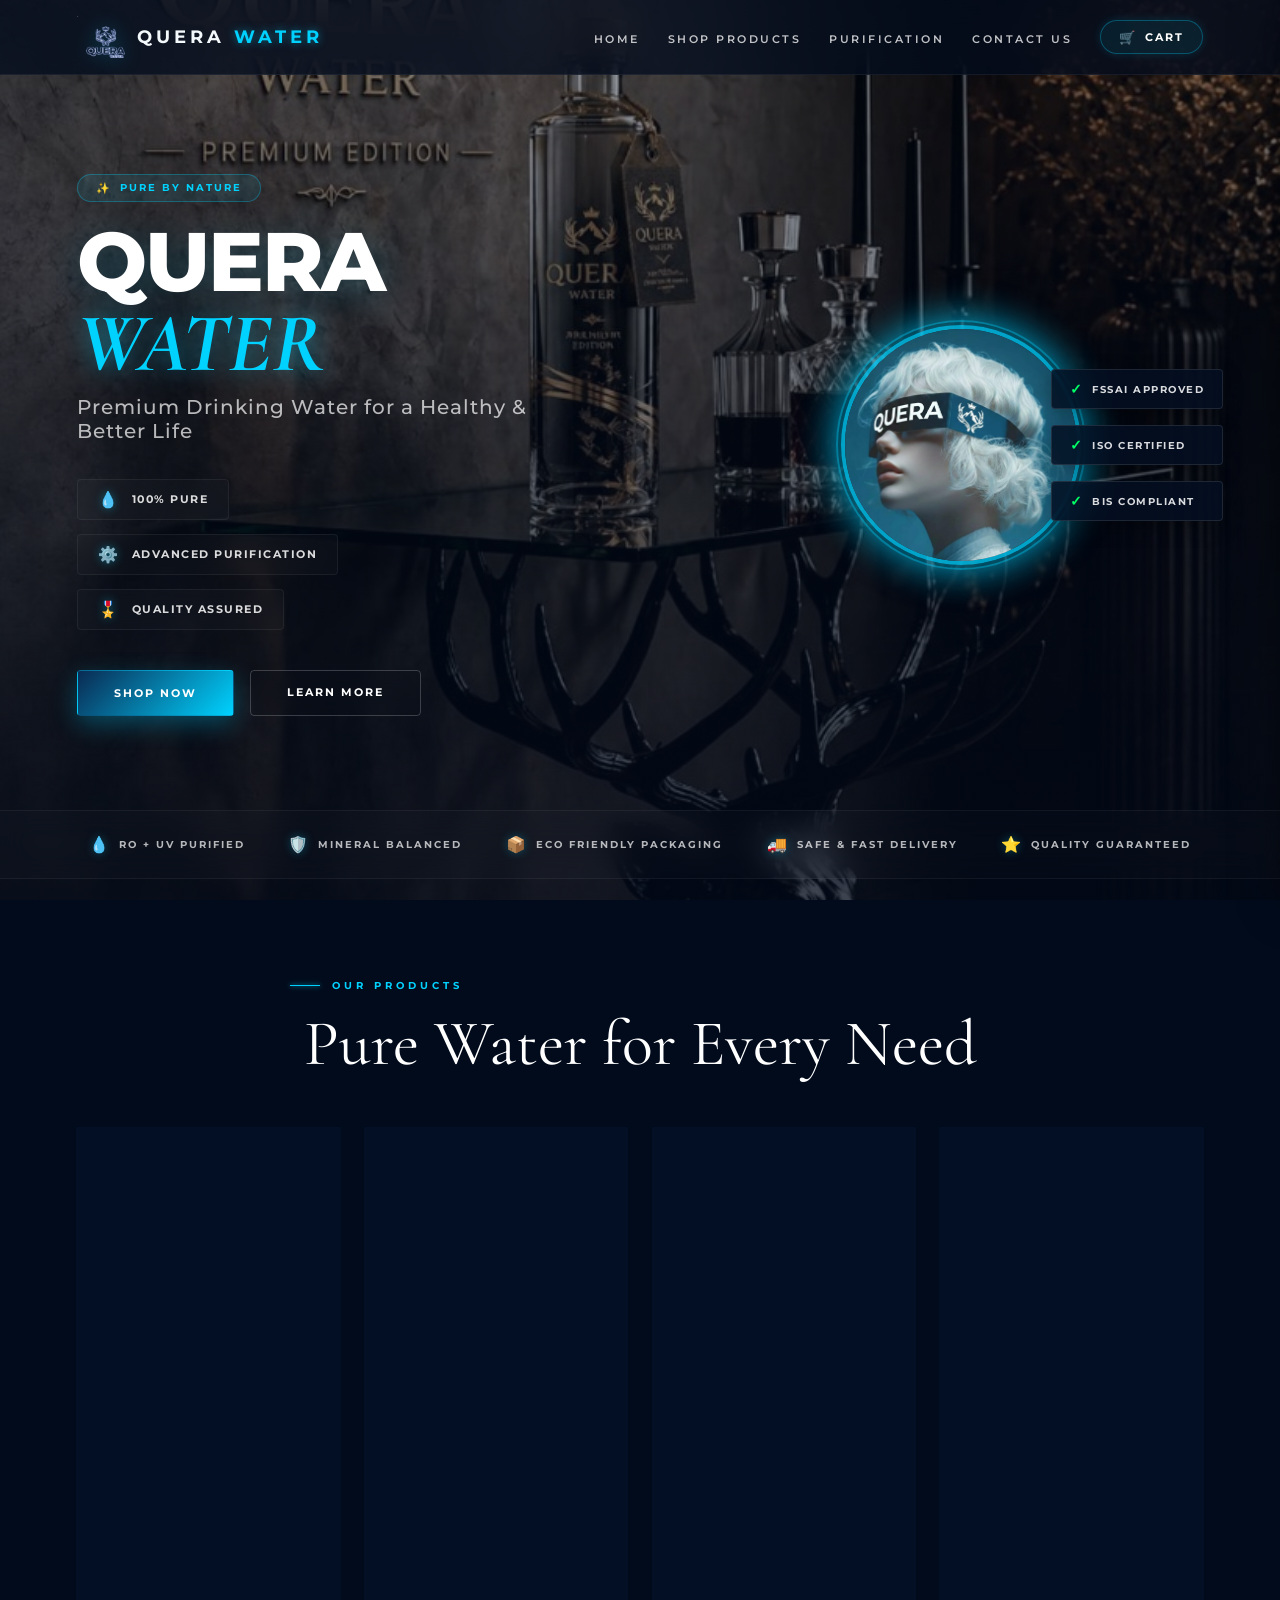
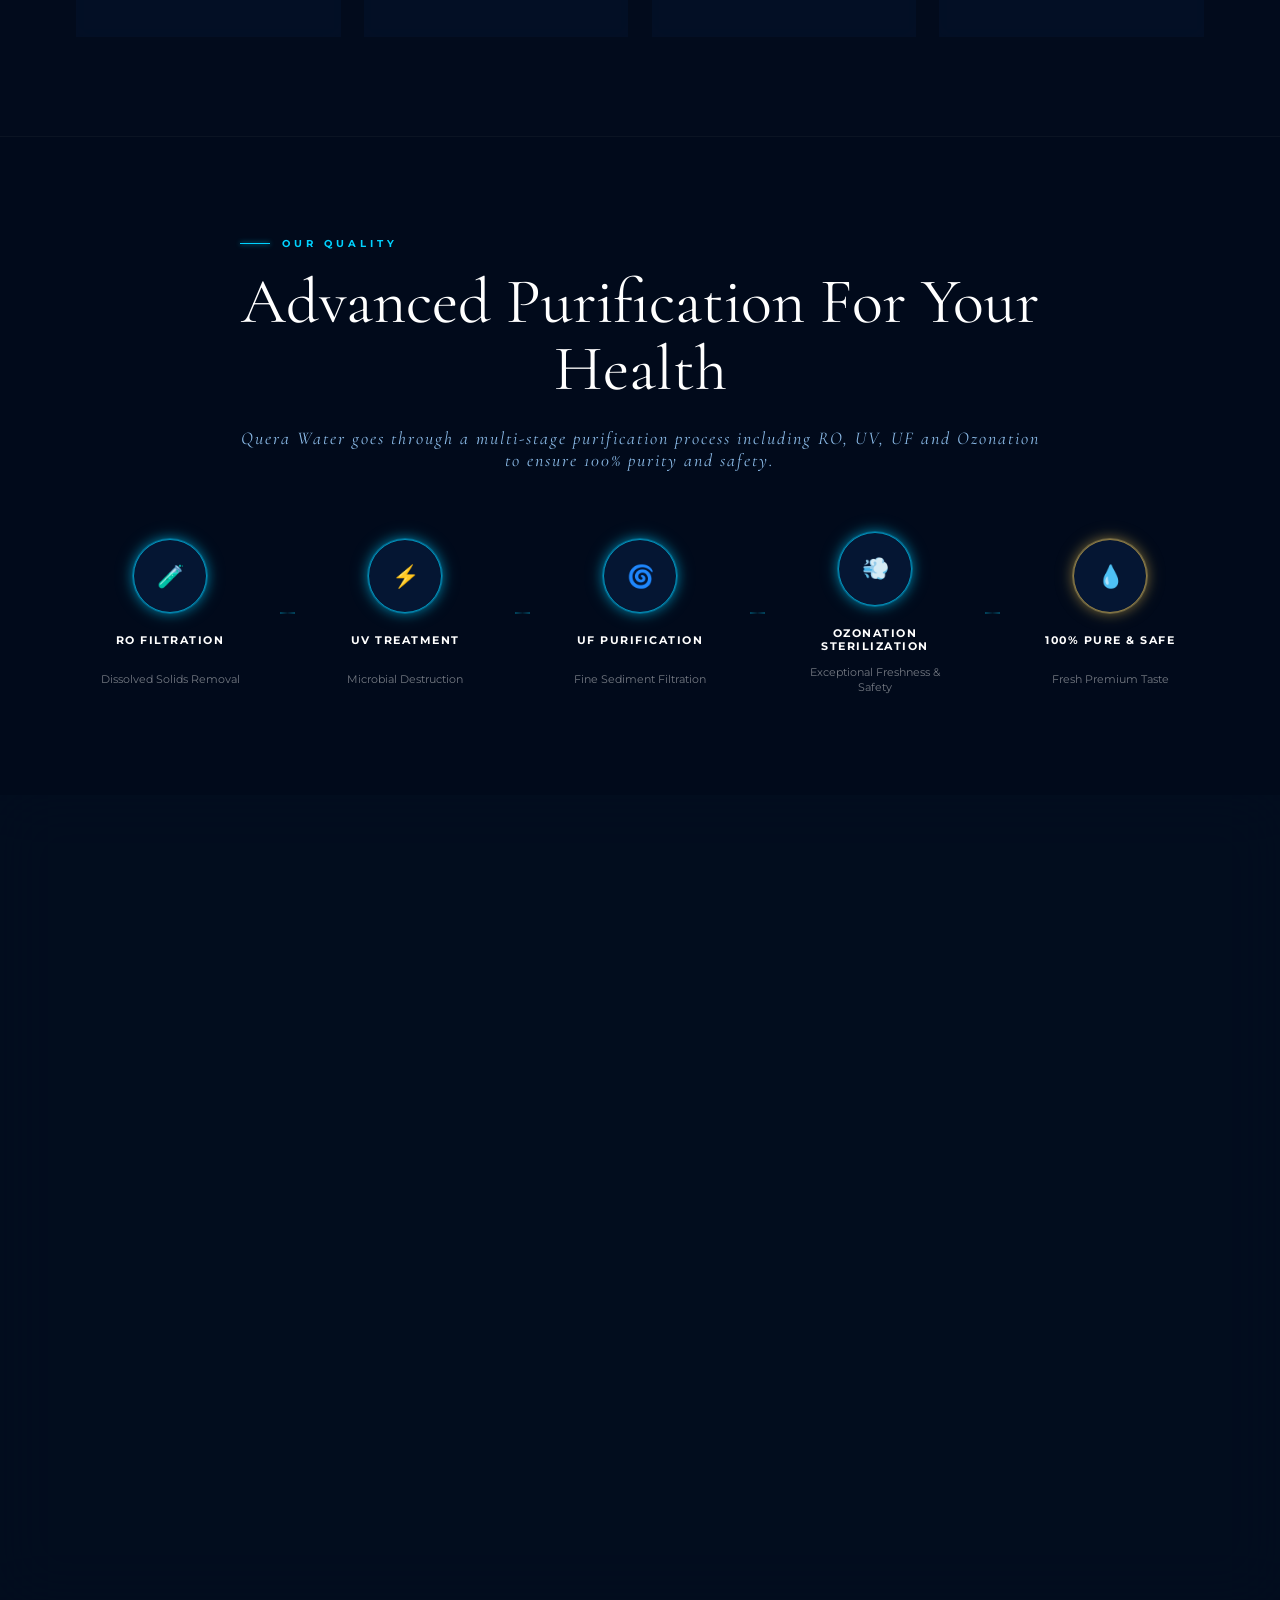
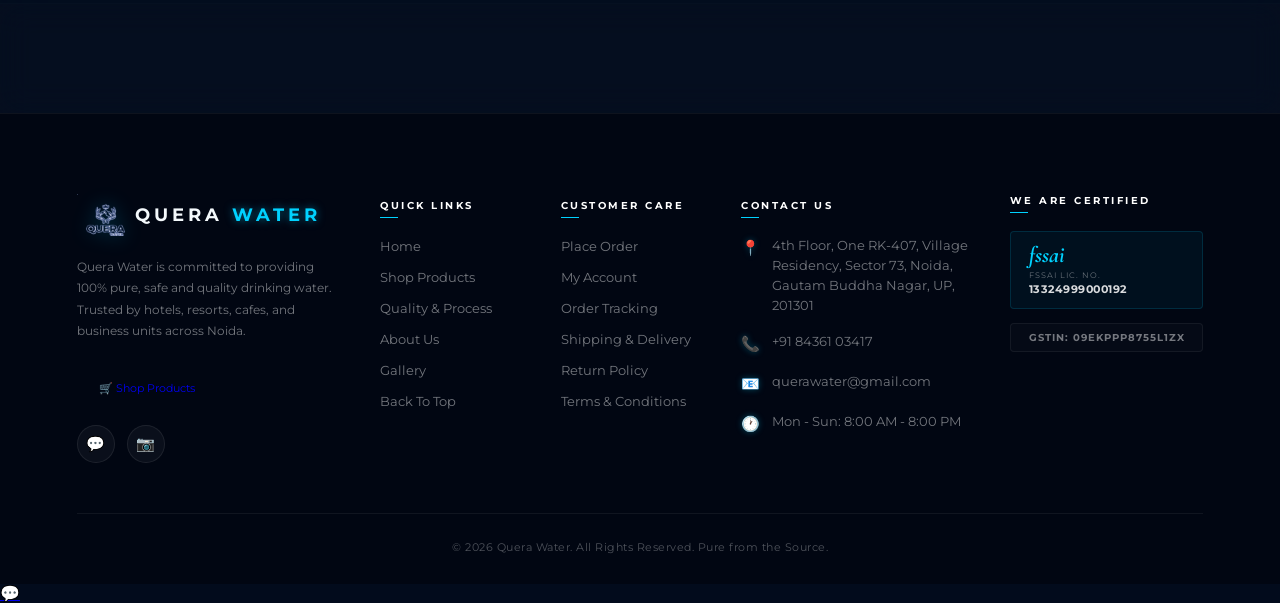
==== commit 71482e08: "Responsive Upgrade: Mobile Menu for order portal & mobile optimized cart drawer stacked layout" ====
--- a/order.html
+++ b/order.html
@@ -114,7 +114,29 @@
         </button>
       </li>
     </ul>
+
+    <!-- Mobile Menu Button -->
+    <button class="mobile-menu-btn" id="mobileMenuBtn" aria-label="Toggle Menu">
+      <span class="bar"></span>
+      <span class="bar"></span>
+      <span class="bar"></span>
+    </button>
   </nav>
+
+  <!-- Mobile Menu Drawer Overlay Panel -->
+  <div class="mobile-menu" id="mobileMenu">
+    <ul>
+      <li><a href="index.html" onclick="toggleMobileMenu(false)">Home</a></li>
+      <li><a href="#products-section" onclick="toggleMobileMenu(false)">Shop Products</a></li>
+      <li><a href="#purification-section" onclick="toggleMobileMenu(false)">Purification</a></li>
+      <li><a href="#footer-section" onclick="toggleMobileMenu(false)">Contact Us</a></li>
+      <li>
+        <a href="javascript:void(0)" onclick="toggleMobileMenu(false); toggleCartDrawer(true)" style="color: var(--neon-blue); font-weight: 700;">
+          🛒 View Cart (<span id="mobileCartBadge">0</span>)
+        </a>
+      </li>
+    </ul>
+  </div>
 
   <!-- MAIN SCROLLABLE CONTENT -->
   <div class="content">
--- a/order-style.css
+++ b/order-style.css
@@ -43,7 +43,7 @@
   inset: 0;
   z-index: 0;
   overflow: hidden;
-  background: url('assets/images/background.jpg') no-repeat center center;
+  background: url('background.jpg') no-repeat center center;
   background-size: cover;
 }
 
@@ -497,6 +497,16 @@
   height: 2px;
   background: var(--ice-white);
   transition: all 0.3s ease;
+}
+
+.mobile-menu-btn.active .bar:nth-child(1) {
+  transform: rotate(45deg) translate(5px, 5px);
+}
+.mobile-menu-btn.active .bar:nth-child(2) {
+  opacity: 0;
+}
+.mobile-menu-btn.active .bar:nth-child(3) {
+  transform: rotate(-45deg) translate(5px, -5px);
 }
 
 .mobile-menu {
@@ -3709,6 +3719,33 @@
     grid-template-columns: 1fr !important;
     gap: 40px;
   }
+  .cart-drawer-header {
+    padding: 16px 20px !important;
+  }
+  .cart-drawer-body {
+    padding: 16px 20px !important;
+    gap: 16px !important;
+  }
+  .cart-item-row {
+    flex-direction: column !important;
+    align-items: flex-start !important;
+    gap: 12px !important;
+    padding: 12px !important;
+  }
+  .cart-item-info {
+    width: 100% !important;
+  }
+  .cart-item-actions {
+    flex-direction: row !important;
+    justify-content: space-between !important;
+    align-items: center !important;
+    width: 100% !important;
+    border-top: 1px solid rgba(255, 255, 255, 0.05) !important;
+    padding-top: 10px !important;
+  }
+  .cart-invoice-summary, .cart-delivery-form {
+    padding: 16px !important;
+  }
 }
 
 /* Customization Solutions Grid Layout */
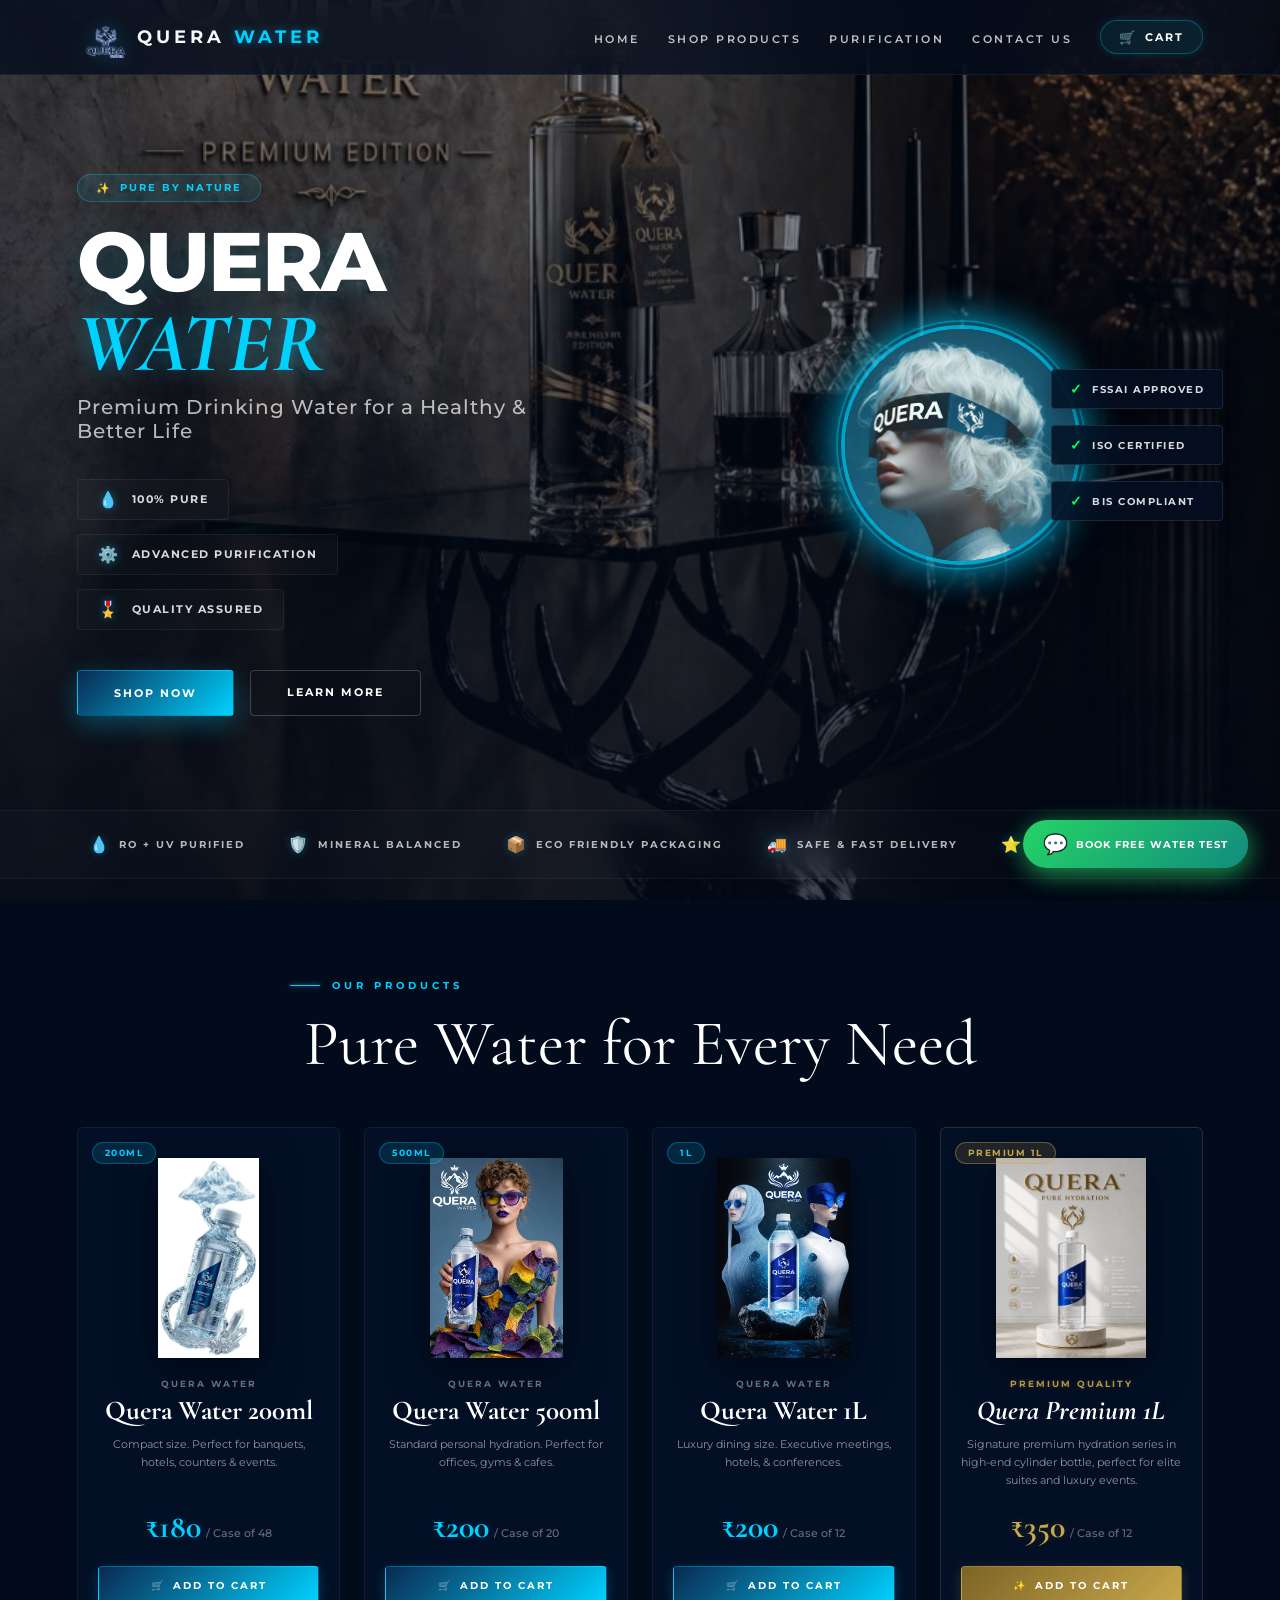
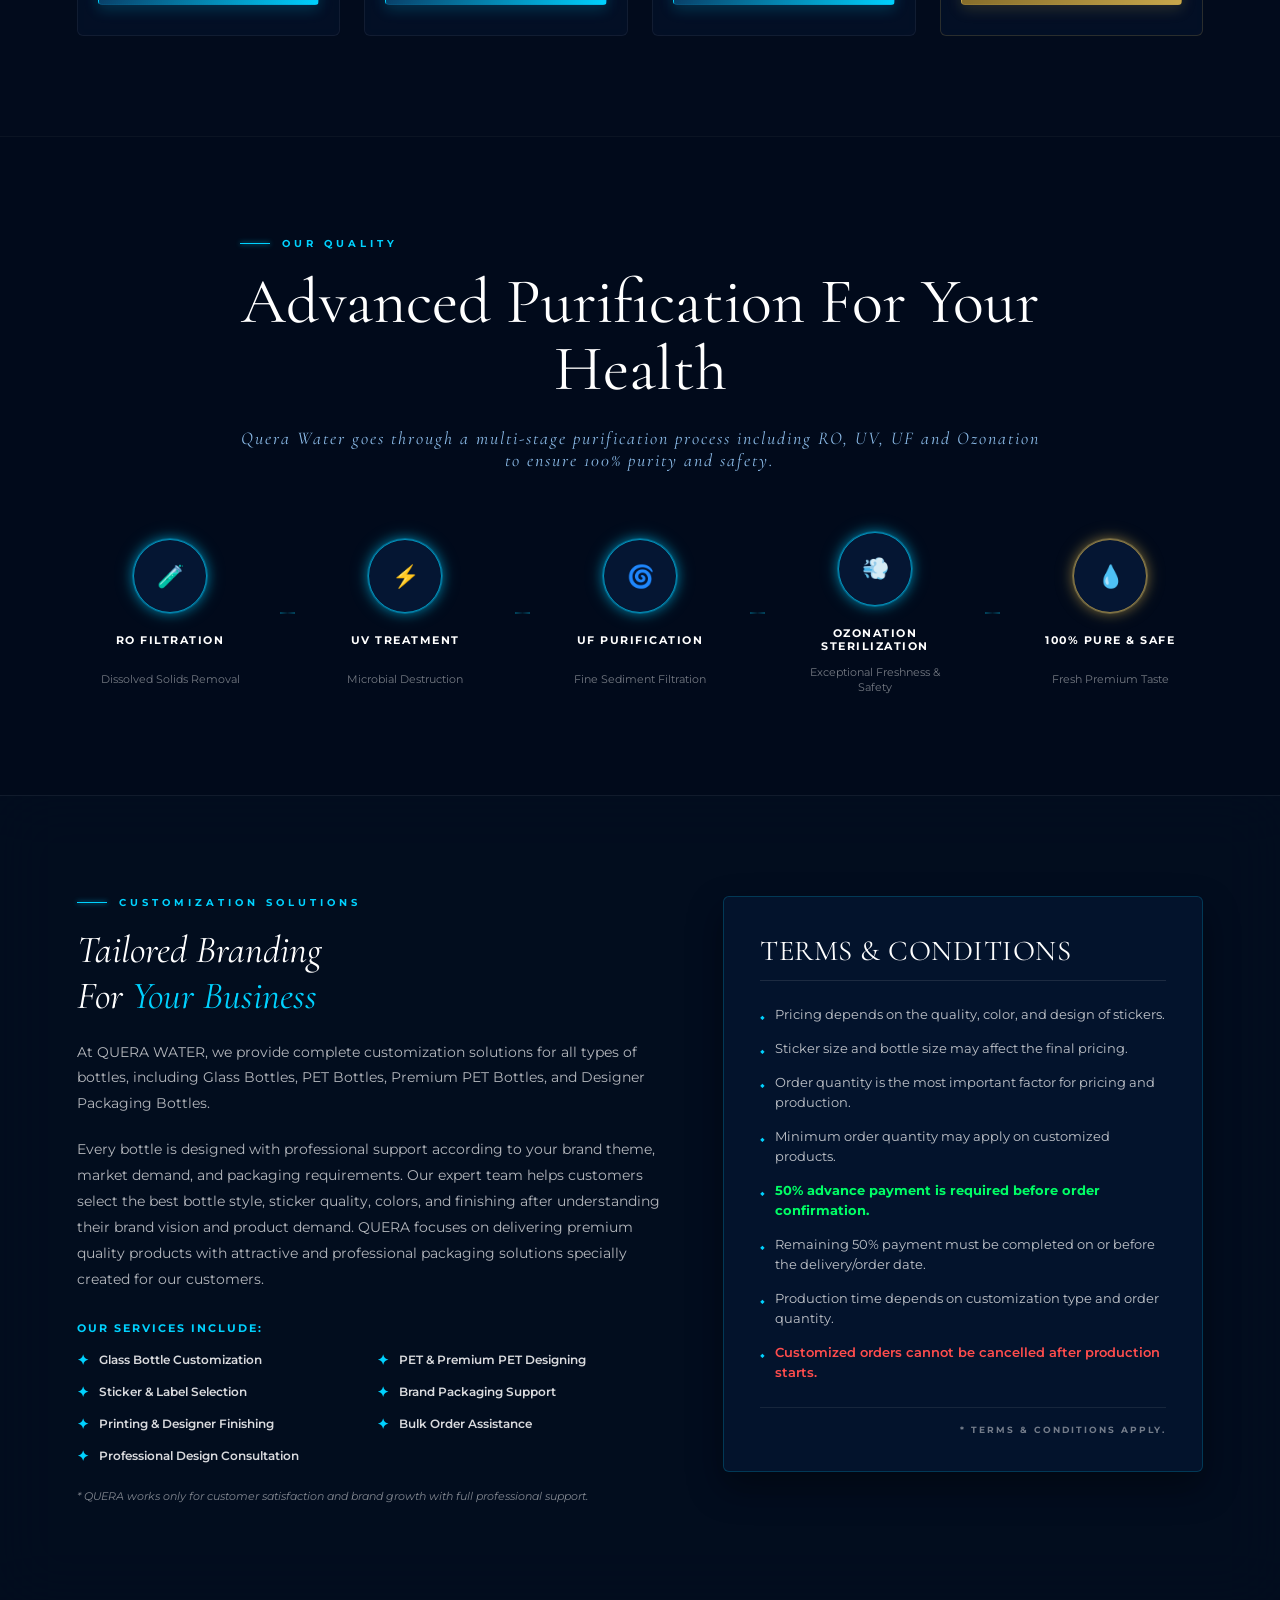
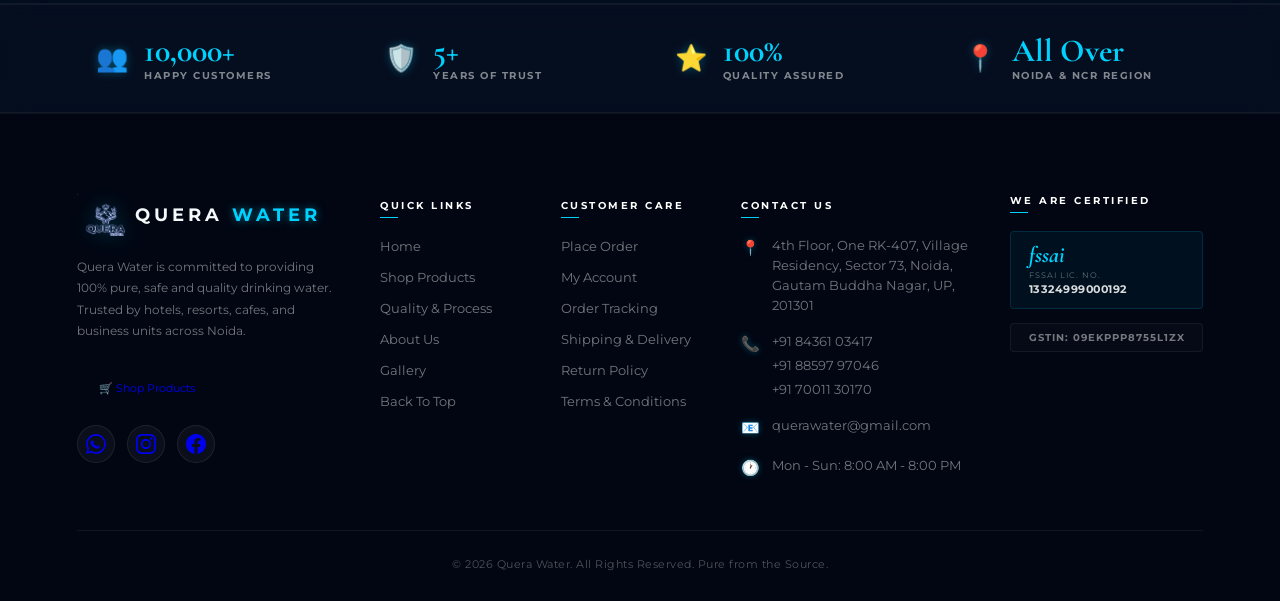
==== commit 2da1b72a: "Update team profiles, brand gallery, contact details, and PWA assets" ====
--- a/order.html
+++ b/order.html
@@ -18,6 +18,8 @@
 </head>
 
 <body>
+
+
 
   <!-- SCENE BACKGROUND -->
   <div class="scene">
@@ -97,10 +99,9 @@
   </div>
   <div class="overlay"></div>
 
-  <!-- NAVIGATION BAR -->
   <nav id="navbar">
     <a href="index.html" class="nav-logo" aria-label="QUERA WATER Home">
-      <img src="logo_crest.png" alt="Quera Logo" class="logo-img">
+      <img src="logo.png" alt="Quera Logo" class="logo-img">
       <div class="nav-text">QUERA <span>WATER</span></div>
     </a>
     <ul class="nav-links">
@@ -277,8 +278,8 @@
             <h3 class="prod-card-title">Quera Water 500ml</h3>
             <p class="prod-card-desc">Standard personal hydration. Perfect for offices, gyms &amp; cafes.</p>
             <div class="prod-card-price-row">
-              <span class="price-val">₹240</span>
-              <span class="price-unit">/ Case of 24</span>
+              <span class="price-val">₹200</span>
+              <span class="price-unit">/ Case of 20</span>
             </div>
             
             <div class="card-action-block" id="action-qty-500ml">
@@ -551,7 +552,7 @@
         <!-- Col 1: Brand -->
         <div class="footer-col-brand">
           <div class="f-logo">
-            <img src="logo_crest.png" alt="Quera Logo" class="logo-img">
+            <img src="logo.png" alt="Quera Logo" class="logo-img">
             <span class="nav-text">QUERA <span>WATER</span></span>
           </div>
           <p class="brand-info-desc">
@@ -563,8 +564,9 @@
             </a>
           </div>
           <div class="f-social-icons">
-            <a href="https://wa.me/918436103417" target="_blank" class="social-fab wa" aria-label="Chat on WhatsApp">💬</a>
-            <a href="https://instagram.com/querawater" target="_blank" class="social-fab ig" aria-label="Follow us on Instagram">📷</a>
+            <a href="https://wa.me/918436103417" target="_blank" class="social-fab wa" aria-label="Chat on WhatsApp"><svg xmlns="http://www.w3.org/2000/svg" width="20" height="20" fill="currentColor" class="bi bi-whatsapp" viewBox="0 0 16 16" style="vertical-align: middle; display: inline-block;"><path d="M13.601 2.326A7.85 7.85 0 0 0 7.994 0C3.627 0 .068 3.558.064 7.926c0 1.399.366 2.76 1.057 3.965L0 16l4.204-1.102a7.9 7.9 0 0 0 3.79.965h.004c4.368 0 7.926-3.558 7.93-7.93A7.9 7.9 0 0 0 13.6 2.326zM7.994 14.521a6.6 6.6 0 0 1-3.356-.92l-.24-.144-2.494.654.666-2.433-.156-.251a6.56 6.56 0 0 1-1.007-3.505c0-3.626 2.957-6.584 6.591-6.584a6.56 6.56 0 0 1 4.66 1.931 6.56 6.56 0 0 1 1.928 4.66c-.004 3.639-2.961 6.592-6.592 6.592m3.69-4.98c-.202-.1-.1.195-.1.195s-.174-.087-.474-.219c-.3-.132-1.007-.497-1.162-.553-.155-.056-.268-.084-.381.084-.112.168-.437.552-.535.663-.1.11-.197.123-.399.023-.2-.1-.84-.309-1.599-.985-.59-.525-.985-1.175-1.103-1.372-.114-.198-.011-.304.088-.403.09-.088.197-.23.296-.346.1-.115.133-.198.198-.33.065-.134.034-.253-.017-.353-.05-.1-1.2-.497-1.477-.615-.157-.066-.3-.06-.399-.04-.099.021-.26.082-.41.229-.153.147-.597.584-.597 1.424 0 .84.61 1.651.696 1.764.085.114 1.204 1.84 2.917 2.578.408.176.726.28.974.359.412.13.788.111 1.087.066.333-.05 1.007-.412 1.15-.81.144-.399.144-.739.1-.81-.043-.07-.156-.1-.358-.2"/></svg></a>
+            <a href="https://instagram.com/querawater" target="_blank" class="social-fab ig" aria-label="Follow us on Instagram"><svg xmlns="http://www.w3.org/2000/svg" width="20" height="20" fill="currentColor" class="bi bi-instagram" viewBox="0 0 16 16" style="vertical-align: middle; display: inline-block;"><path d="M8 0C5.829 0 5.556.01 4.703.048 3.85.088 3.269.222 2.76.42a3.9 3.9 0 0 0-1.417.923A3.9 3.9 0 0 0 .42 2.76C.222 3.268.087 3.85.048 4.7.01 5.555 0 5.827 0 8.001c0 2.172.01 2.444.048 3.297.04.852.174 1.433.372 1.942.205.526.478.972.923 1.417.444.445.89.719 1.416.923.51.198 1.09.333 1.942.372C5.555 15.99 5.827 16 8 16s2.444-.01 3.298-.048c.851-.04 1.434-.174 1.943-.372a3.9 3.9 0 0 0 1.416-.923c.445-.445.718-.891.923-1.417.197-.509.332-1.09.372-1.942C15.99 10.445 16 10.173 16 8s-.01-2.445-.048-3.299c-.04-.851-.175-1.433-.372-1.941a3.9 3.9 0 0 0-.923-1.417A3.9 3.9 0 0 0 13.24.42c-.51-.198-1.092-.333-1.943-.372C10.443.01 10.172 0 7.998 0zm-.717 1.442h.718c2.136 0 2.389.007 3.232.046.78.035 1.204.166 1.486.275.373.145.64.319.92.599.28.28.453.546.598.92.11.281.24.705.275 1.485.039.843.047 1.096.047 3.231s-.008 2.389-.047 3.232c-.035.78-.166 1.203-.275 1.485a2.5 2.5 0 0 1-.599.919c-.28.28-.546.453-.92.598-.28.11-.704.24-1.485.276-.843.038-1.096.047-3.232.047s-2.39-.009-3.233-.047c-.78-.036-1.203-.166-1.485-.276a2.5 2.5 0 0 1-.92-.598 2.5 2.5 0 0 1-.6-.92c-.109-.281-.24-.705-.275-1.485-.038-.843-.046-1.096-.046-3.233s.008-2.388.046-3.231c.036-.78.166-1.204.276-1.486.145-.373.319-.64.599-.92.28-.28.546-.453.92-.598.282-.11.705-.24 1.485-.276.738-.034 1.024-.044 2.515-.045zm4.988 1.328a.96.96 0 1 0 0 1.92.96.96 0 0 0 0-1.92zm-4.27 1.122a4.109 4.109 0 1 0 0 8.217 4.109 4.109 0 0 0 0-8.217zm0 1.441a2.667 2.667 0 1 1 0 5.334 2.667 2.667 0 0 1 0-5.334z"/></svg></a>
+            <a href="https://www.facebook.com/profile.php?id=61587350771726" target="_blank" class="social-fab fb" aria-label="Follow us on Facebook"><svg xmlns="http://www.w3.org/2000/svg" width="20" height="20" fill="currentColor" class="bi bi-facebook" viewBox="0 0 16 16" style="vertical-align: middle; display: inline-block;"><path d="M16 8.049c0-4.446-3.582-8.05-8-8.05C3.58 0-.002 3.603-.002 8.05c0 4.017 2.926 7.347 6.75 7.951v-5.625h-2.03V8.05H6.75V6.275c0-2.017 1.195-3.131 3.022-3.131.876 0 1.791.157 1.791.157v1.98h-1.009c-.993 0-1.303.621-1.303 1.258v1.51h2.218l-.354 2.326H9.25V16c3.824-.604 6.75-3.934 6.75-7.951"/></svg></a>
           </div>
         </div>
 
@@ -604,7 +606,11 @@
             </li>
             <li>
               <span class="icon">📞</span>
-              <a href="tel:+918436103417">+91 84361 03417</a>
+              <div style="display:flex; flex-direction:column; gap:4px;">
+                <a href="tel:+918436103417">+91 84361 03417</a>
+                <a href="tel:+918859797046">+91 88597 97046</a>
+                <a href="tel:+917001130170">+91 70011 30170</a>
+              </div>
             </li>
             <li>
               <span class="icon">📧</span>
@@ -711,11 +717,13 @@
   </div>
 
   <!-- WhatsApp Floating Action Button -->
-  <a href="https://wa.me/918436103417" target="_blank" class="wa-btn" title="Chat on WhatsApp" id="waBtn">💬</a>
+  <a href="https://wa.me/918436103417" target="_blank" class="wa-btn" title="Chat on WhatsApp" id="waBtn"><svg xmlns="http://www.w3.org/2000/svg" width="20" height="20" fill="currentColor" class="bi bi-whatsapp" viewBox="0 0 16 16" style="vertical-align: middle; display: inline-block;"><path d="M13.601 2.326A7.85 7.85 0 0 0 7.994 0C3.627 0 .068 3.558.064 7.926c0 1.399.366 2.76 1.057 3.965L0 16l4.204-1.102a7.9 7.9 0 0 0 3.79.965h.004c4.368 0 7.926-3.558 7.93-7.93A7.9 7.9 0 0 0 13.6 2.326zM7.994 14.521a6.6 6.6 0 0 1-3.356-.92l-.24-.144-2.494.654.666-2.433-.156-.251a6.56 6.56 0 0 1-1.007-3.505c0-3.626 2.957-6.584 6.591-6.584a6.56 6.56 0 0 1 4.66 1.931 6.56 6.56 0 0 1 1.928 4.66c-.004 3.639-2.961 6.592-6.592 6.592m3.69-4.98c-.202-.1-.1.195-.1.195s-.174-.087-.474-.219c-.3-.132-1.007-.497-1.162-.553-.155-.056-.268-.084-.381.084-.112.168-.437.552-.535.663-.1.11-.197.123-.399.023-.2-.1-.84-.309-1.599-.985-.59-.525-.985-1.175-1.103-1.372-.114-.198-.011-.304.088-.403.09-.088.197-.23.296-.346.1-.115.133-.198.198-.33.065-.134.034-.253-.017-.353-.05-.1-1.2-.497-1.477-.615-.157-.066-.3-.06-.399-.04-.099.021-.26.082-.41.229-.153.147-.597.584-.597 1.424 0 .84.61 1.651.696 1.764.085.114 1.204 1.84 2.917 2.578.408.176.726.28.974.359.412.13.788.111 1.087.066.333-.05 1.007-.412 1.15-.81.144-.399.144-.739.1-.81-.043-.07-.156-.1-.358-.2"/></svg></a>
 
   <!-- Script logic linked -->
   <script src="order-script.js"></script>
   <script>
+
+
     // PWA Service Worker Registration
     if ('serviceWorker' in navigator) {
       window.addEventListener('load', () => {
@@ -725,6 +733,110 @@
       });
     }
   </script>
+
+<!-- ═══ PWA INSTALL FLOATING BANNER ═══ -->
+<div id="pwaInstallBanner" style="position:fixed; bottom:24px; left:5%; right:5%; background:rgba(10,36,70,0.92); border:1px solid rgba(43,188,212,0.35); backdrop-filter:blur(20px); border-radius:8px; padding:14px 18px; display:none; align-items:center; justify-content:space-between; z-index:99999; box-shadow:0 12px 40px rgba(0,0,0,0.5); animation: pwaSlideUp 0.5s cubic-bezier(0.175, 0.885, 0.32, 1.275); gap:16px;">
+  <div style="display:flex; align-items:center; gap:12px; flex:1;">
+    <img src="logo.png" alt="Quera Logo" style="width:36px; height:auto; filter:drop-shadow(0 0 5px rgba(43, 188, 212, 0.5));">
+    <div>
+      <h4 style="color:white; font-size:11px; font-weight:700; margin:0; letter-spacing:1px; font-family:'Montserrat',sans-serif;">INSTALL QUERA WATER APP</h4>
+      <p style="color:rgba(255,255,255,0.7); font-size:9.5px; margin:2px 0 0; line-height:1.3; font-family:'Montserrat',sans-serif;">Install on your home screen for fullscreen mobile app look!</p>
+    </div>
+  </div>
+  <div style="display:flex; align-items:center; gap:8px;">
+    <button id="pwaInstallBtn" style="background:linear-gradient(135deg,#1a7a99,#2bbcd4); border:none; color:white; font-size:10px; font-weight:700; padding:8px 14px; border-radius:4px; cursor:pointer; letter-spacing:1px; text-transform:uppercase; font-family:'Montserrat',sans-serif; box-shadow:0 4px 10px rgba(43,188,212,0.25);">Install</button>
+    <button id="pwaCloseBannerBtn" style="background:none; border:none; color:rgba(255,255,255,0.5); font-size:14px; cursor:pointer; padding:4px 8px;">✕</button>
+  </div>
+</div>
+
+<style>
+  @keyframes pwaSlideUp {
+    from { transform: translateY(100px); opacity: 0; }
+    to { transform: translateY(0); opacity: 1; }
+  }
+</style>
+
+<script>
+  // PWA Custom Installation Handler
+  let deferredPrompt;
+  const installBanner = document.getElementById('pwaInstallBanner');
+  const installBtn = document.getElementById('pwaInstallBtn');
+  const closeBannerBtn = document.getElementById('pwaCloseBannerBtn');
+
+  window.addEventListener('beforeinstallprompt', (e) => {
+    e.preventDefault();
+    deferredPrompt = e;
+    if (window.matchMedia('(display-mode: standalone)').matches) {
+      return;
+    }
+    if (installBanner) {
+      setTimeout(() => {
+        installBanner.style.display = 'flex';
+      }, 4000);
+    }
+  });
+
+  if (installBtn) {
+    installBtn.addEventListener('click', async () => {
+      if (deferredPrompt) {
+        deferredPrompt.prompt();
+        const { outcome } = await deferredPrompt.userChoice;
+        console.log(`User response to install: ${outcome}`);
+        deferredPrompt = null;
+        if (installBanner) installBanner.style.display = 'none';
+      }
+    });
+  }
+
+  if (closeBannerBtn) {
+    closeBannerBtn.addEventListener('click', () => {
+      if (installBanner) installBanner.style.display = 'none';
+    });
+  }
+</script>
+<!-- ═══ PREMIUM SUCCESS MODAL ═══ -->
+<div id="successModal" style="position:fixed; inset:0; background:rgba(2, 8, 20, 0.95); backdrop-filter:blur(25px); display:none; align-items:center; justify-content:center; z-index:999999; opacity:0; transition:opacity 0.4s ease, visibility 0.4s;">
+  <div style="background:rgba(6, 24, 54, 0.9); border:1px solid rgba(0, 210, 255, 0.3); border-radius:12px; padding:40px 30px; width:90%; max-width:480px; text-align:center; box-shadow:0 20px 50px rgba(0,0,0,0.6), 0 0 30px rgba(0, 210, 255, 0.15); animation: successPop 0.5s cubic-bezier(0.175, 0.885, 0.32, 1.275) both; position:relative; overflow:hidden;">
+    <div style="position:absolute; width:150px; height:150px; background:radial-gradient(circle,rgba(0,210,255,0.2),transparent 70%); top:-50px; left:50%; transform:translateX(-50%); pointer-events:none; border-radius:50%;"></div>
+    
+    <div style="width:72px; height:72px; background:rgba(0, 255, 102, 0.1); border:2px solid #00ff66; border-radius:50%; display:flex; align-items:center; justify-content:center; margin:0 auto 24px; box-shadow:0 0 20px rgba(0, 255, 102, 0.3); animation: successCheck 0.6s ease 0.2s both;">
+      <span style="font-size:32px; color:#00ff66; line-height:1;">✓</span>
+    </div>
+    
+    <h3 style="font-family:'Cormorant Garamond',serif; font-size:2.2rem; color:white; margin-bottom:12px; font-weight:700;">Order Sent to WhatsApp!</h3>
+    <p style="color:rgba(255,255,255,0.7); font-size:13px; line-height:1.6; margin-bottom:24px; font-family:'Montserrat',sans-serif;">
+      We have generated your order receipt and opened WhatsApp. Please send the message on WhatsApp to finalize your dispatch schedule!
+    </p>
+    
+    <div style="background:rgba(255,255,255,0.03); border:1px solid rgba(255,255,255,0.08); border-radius:6px; padding:18px; text-align:left; margin-bottom:28px; font-family:'Montserrat',sans-serif;">
+      <h5 style="color:var(--neon-blue); font-size:9.5px; font-weight:700; letter-spacing:1.5px; text-transform:uppercase; margin-bottom:10px;">Order Summary</h5>
+      <div id="successSummaryItems" style="display:flex; flex-direction:column; gap:8px; font-size:12px; color:rgba(255,255,255,0.6);"></div>
+      <div style="height:1px; background:rgba(255,255,255,0.08); margin:12px 0;"></div>
+      <div style="display:flex; justify-content:space-between; font-size:13px; font-weight:700; color:white;">
+        <span>Amount Payable</span>
+        <span id="successPayableVal" style="color:var(--neon-blue);">₹0</span>
+      </div>
+    </div>
+    
+    <button onclick="closeSuccessModal()" style="width:100%; background:linear-gradient(135deg,#1a7a99,#00d2ff); color:white; border:none; padding:14px; border-radius:4px; font-family:'Montserrat',sans-serif; font-size:11px; font-weight:700; letter-spacing:2px; text-transform:uppercase; cursor:pointer; box-shadow:0 6px 20px rgba(0, 210, 255, 0.25); transition:all 0.3s;">
+      Continue Shopping
+    </button>
+  </div>
+</div>
+
+<style>
+  @keyframes successPop {
+    from { transform: scale(0.85); opacity: 0; }
+    to { transform: scale(1); opacity: 1; }
+  }
+  @keyframes successCheck {
+    from { transform: scale(0.5); opacity: 0; }
+    to { transform: scale(1); opacity: 1; }
+  }
+</style>
+
+<!-- WhatsApp FAB -->
+<a href="https://wa.me/918436103417" target="_blank" class="wa-btn" title="Book Free Water Test" id="waBtn">💬</a>
+
 </body>
-
 </html>
--- a/order-style.css
+++ b/order-style.css
@@ -2092,7 +2092,7 @@
 /*  RESPONSIVE LAYOUTS                         */
 /* ═══════════════════════════════════════════ */
 
-@media (max-width: 960px) {
+@media (max-width: 992px) {
   nav {
     padding: 14px 6%;
   }
@@ -3034,6 +3034,11 @@
   background: linear-gradient(135deg, #833ab4, #fd1d1d, #fcb045);
   border-color: #fd1d1d;
   box-shadow: 0 4px 15px rgba(253, 29, 29, 0.35);
+}
+.social-fab.fb:hover {
+  background: #1877f2;
+  border-color: #1877f2;
+  box-shadow: 0 4px 15px rgba(24, 119, 242, 0.35);
 }
 
 /* Links columns */
@@ -3673,7 +3678,63 @@
 
 @media (max-width: 600px) {
   .products-shop-grid {
-    grid-template-columns: 1fr;
+    grid-template-columns: repeat(2, 1fr);
+    gap: 12px;
+  }
+  
+  .products-shop-grid .product-shop-card {
+    padding: 16px 10px;
+    border-radius: 6px;
+  }
+  
+  .products-shop-grid .prod-badge-overlay {
+    top: 8px;
+    left: 8px;
+    font-size: 8px;
+    padding: 2px 6px;
+  }
+  
+  .products-shop-grid .prod-image-container {
+    height: 110px;
+    margin-bottom: 12px;
+  }
+  
+  .products-shop-grid .prod-card-title {
+    font-size: 12px;
+    font-weight: 700;
+    margin-bottom: 4px;
+  }
+  
+  .products-shop-grid .prod-card-desc {
+    font-size: 9px;
+    line-height: 1.35;
+    margin-bottom: 8px;
+    display: -webkit-box;
+    -webkit-line-clamp: 2;
+    -webkit-box-orient: vertical;
+    overflow: hidden;
+    height: 25px;
+  }
+  
+  .products-shop-grid .prod-card-price-row {
+    flex-direction: column;
+    gap: 2px;
+    margin-bottom: 8px;
+    align-items: center;
+  }
+  
+  .products-shop-grid .price-val {
+    font-size: 13px;
+  }
+  
+  .products-shop-grid .price-unit {
+    font-size: 8px;
+  }
+  
+  .products-shop-grid .add-to-cart-btn {
+    padding: 8px 6px;
+    font-size: 8px;
+    letter-spacing: 0.5px;
   }
   
   .cart-drawer {
@@ -3756,3 +3817,107 @@
   align-items: start;
 }
 
+/* Premium Toast Notification */
+.toast-wrap {
+  position: fixed;
+  top: 32px;
+  right: 32px;
+  z-index: 10000;
+  display: flex;
+  flex-direction: column;
+  gap: 12px;
+  pointer-events: none;
+}
+
+.toast {
+  background: rgba(4, 15, 33, 0.85);
+  border: 1px solid rgba(0, 210, 255, 0.25);
+  backdrop-filter: blur(20px);
+  padding: 16px 24px;
+  border-radius: 6px;
+  color: white;
+  font-family: 'Montserrat', sans-serif;
+  font-size: 12.5px;
+  font-weight: 600;
+  box-shadow: 0 10px 30px rgba(0, 0, 0, 0.5), 0 0 15px rgba(0, 210, 255, 0.15);
+  display: flex;
+  align-items: center;
+  gap: 12px;
+  pointer-events: all;
+  animation: slideInToast 0.4s cubic-bezier(0.175, 0.885, 0.32, 1.275) both;
+  position: relative;
+  overflow: hidden;
+}
+
+.toast.removing {
+  animation: slideOutToast 0.4s ease forwards;
+}
+
+.toast-progress {
+  position: absolute;
+  bottom: 0;
+  left: 0;
+  height: 2px;
+  background: linear-gradient(90deg, var(--ocean-blue), var(--neon-blue));
+  width: 100%;
+  animation: toastProgress 3s linear forwards;
+}
+
+@keyframes slideInToast {
+  from { transform: translateX(100px); opacity: 0; }
+  to { transform: translateX(0); opacity: 1; }
+}
+
+@keyframes slideOutToast {
+  from { transform: translateX(0); opacity: 1; }
+  to { transform: translateX(100px); opacity: 0; }
+}
+
+@keyframes toastProgress {
+  from { width: 100%; }
+  to { width: 0%; }
+}
+
+@media (max-width: 600px) {
+  .toast-wrap {
+    top: 16px;
+    right: 16px;
+    left: 16px;
+  }
+  .toast {
+    font-size: 11.5px;
+    padding: 12px 18px;
+  }
+}
+
+.wa-btn {
+  position: fixed;
+  bottom: 32px;
+  right: 32px;
+  padding: 12px 20px;
+  height: 48px;
+  background: linear-gradient(135deg, #25d366, #128c7e);
+  border-radius: 50px;
+  display: flex;
+  align-items: center;
+  gap: 8px;
+  font-size: 20px;
+  text-decoration: none;
+  box-shadow: 0 6px 24px rgba(37, 211, 102, .4);
+  z-index: 9999;
+  transition: all .3s;
+}
+.wa-btn::after {
+  content: 'Book Free Water Test';
+  font-size: 10px;
+  font-weight: 700;
+  color: white;
+  letter-spacing: 1px;
+  text-transform: uppercase;
+  font-family: 'Montserrat', sans-serif;
+  white-space: nowrap;
+}
+.wa-btn:hover {
+  transform: scale(1.05) translateY(-2px);
+}
+
